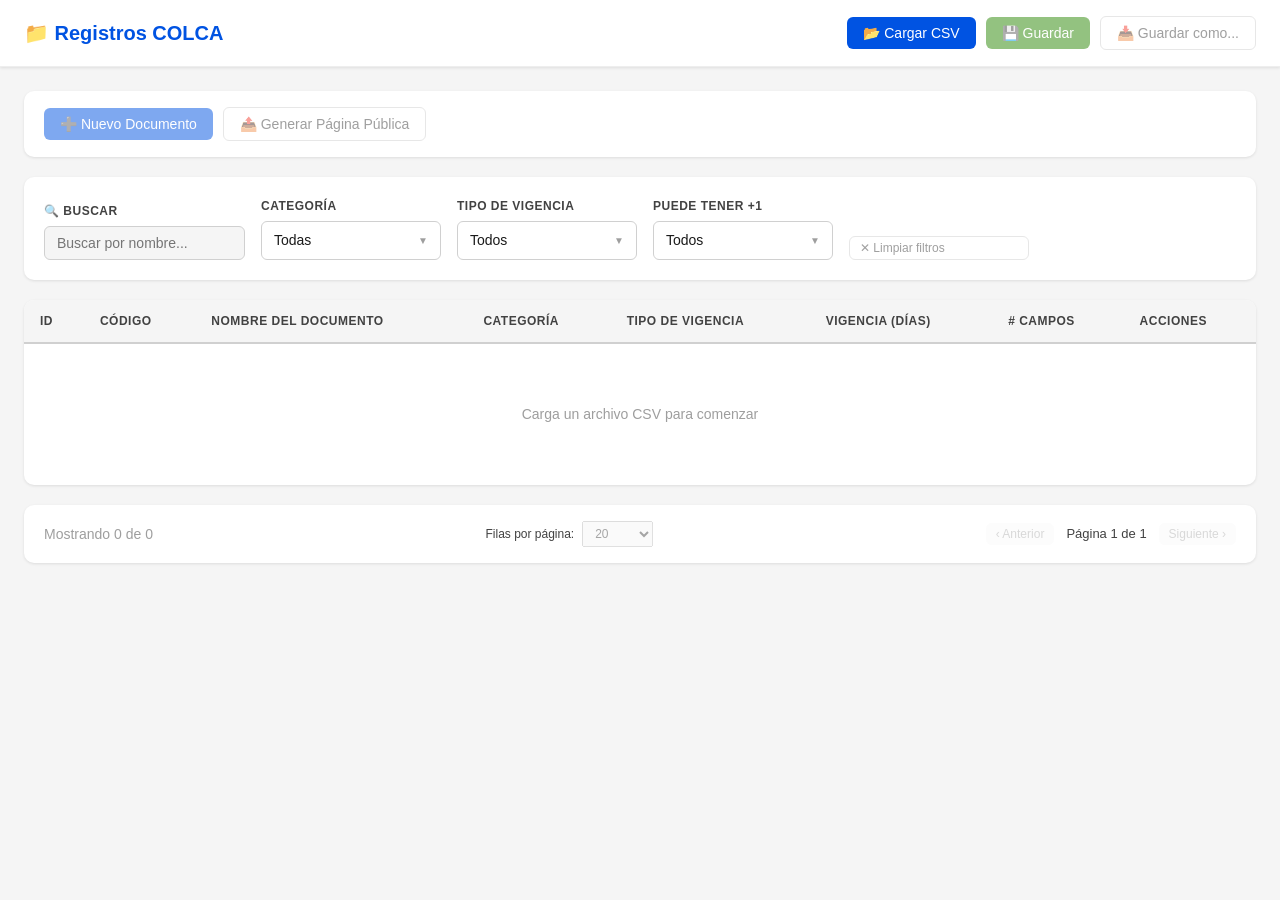
==== index.html @ 523cd87e "Initial commit - Registros COLCA" ====
<!DOCTYPE html>
<html lang="es">
<head>
  <meta charset="UTF-8">
  <meta name="viewport" content="width=device-width, initial-scale=1.0">
  <title>Registros COLCA - Editor de Documentos</title>
  <link rel="stylesheet" href="styles.css">
</head>
<body>
  <!-- Header -->
  <header class="header">
    <div class="header-content">
      <h1>📁 Registros COLCA</h1>
      <div class="header-actions">
        <button id="btn-load-csv" class="btn btn-primary">
          📂 Cargar CSV
        </button>
        <button id="btn-save-csv" class="btn btn-success" disabled>
          💾 Guardar
        </button>
        <button id="btn-save-as" class="btn btn-outline" disabled>
          📥 Guardar como...
        </button>
        <span id="unsaved-indicator" class="badge badge-warning" style="display: none;">
          Sin guardar
        </span>
      </div>
    </div>
  </header>

  <!-- Main Content -->
  <div class="container">
    <!-- Toolbar -->
    <div class="toolbar">
      <div class="toolbar-left">
        <button id="btn-new-doc" class="btn btn-primary" disabled>
          ➕ Nuevo Documento
        </button>
        <button id="btn-generate-page" class="btn btn-outline" disabled>
          📤 Generar Página Pública
        </button>
      </div>
      <div class="toolbar-right">
        <span id="stats-summary"></span>
      </div>
    </div>

    <!-- Filters -->
    <div class="filters-panel">
      <div class="filter-group">
        <label>🔍 Buscar</label>
        <input 
          type="text" 
          id="filter-search" 
          class="input-text" 
          placeholder="Buscar por nombre..."
          disabled>
      </div>

      <div class="filter-group">
        <label>Categoría</label>
        <div class="multi-select" id="ms-categoria">
          <div class="ms-trigger">
            <span class="ms-text">Todas</span>
            <span class="ms-arrow">▼</span>
          </div>
          <div class="ms-dropdown" style="display:none">
            <div class="ms-options" id="ms-categoria-opts"></div>
          </div>
        </div>
      </div>

      <div class="filter-group">
        <label>Tipo de Vigencia</label>
        <div class="multi-select" id="ms-vigencia">
          <div class="ms-trigger">
            <span class="ms-text">Todos</span>
            <span class="ms-arrow">▼</span>
          </div>
          <div class="ms-dropdown" style="display:none">
            <div class="ms-options" id="ms-vigencia-opts"></div>
          </div>
        </div>
      </div>

      <div class="filter-group">
        <label>Puede tener +1</label>
        <div class="multi-select" id="ms-multiple">
          <div class="ms-trigger">
            <span class="ms-text">Todos</span>
            <span class="ms-arrow">▼</span>
          </div>
          <div class="ms-dropdown" style="display:none">
            <div class="ms-options" id="ms-multiple-opts"></div>
          </div>
        </div>
      </div>

      <div class="filter-group">
        <button id="btn-clear-filters" class="btn btn-sm btn-outline" disabled>
          ✕ Limpiar filtros
        </button>
      </div>
    </div>

    <!-- Table Container -->
    <div class="table-container">
      <table class="data-table" id="main-table">
        <thead>
          <tr>
            <th>ID</th>
            <th>Código</th>
            <th>Nombre del Documento</th>
            <th>Categoría</th>
            <th>Tipo de Vigencia</th>
            <th>Vigencia (días)</th>
            <th># Campos</th>
            <th>Acciones</th>
          </tr>
        </thead>
        <tbody id="table-body">
          <tr>
            <td colspan="8" class="empty-state">
              Carga un archivo CSV para comenzar
            </td>
          </tr>
        </tbody>
      </table>
    </div>

    <!-- Pagination -->
    <div class="pagination-bar">
      <div class="pagination-info">
        <span id="pagination-info">Mostrando 0 de 0</span>
      </div>
      <div class="pagination-controls">
        <label>Filas por página:</label>
        <select id="rows-per-page" class="select-sm" disabled>
          <option value="10">10</option>
          <option value="20" selected>20</option>
          <option value="50">50</option>
          <option value="999999">Todas</option>
        </select>
      </div>
      <div class="pagination-buttons">
        <button id="btn-prev-page" class="btn btn-sm" disabled>‹ Anterior</button>
        <span id="page-indicator">Página 1 de 1</span>
        <button id="btn-next-page" class="btn btn-sm" disabled>Siguiente ›</button>
      </div>
    </div>
  </div>

  <!-- Sidebar -->
  <div class="sidebar" id="sidebar" style="display: none;">
    <div class="sidebar-header">
      <h2 id="sidebar-title">Detalle del Documento</h2>
      <button id="btn-close-sidebar" class="btn-icon">✕</button>
    </div>

    <div class="sidebar-tabs">
      <button class="tab-btn active" data-tab="general">Información General</button>
      <button class="tab-btn" data-tab="vigencia">Vigencia</button>
      <button class="tab-btn" data-tab="campos">Campos</button>
      <button class="tab-btn" data-tab="notas">Notas</button>
    </div>

    <div class="sidebar-body" id="sidebar-body">
      <!-- Content will be injected by sidebar.js -->
    </div>

    <div class="sidebar-footer">
      <button id="btn-save-doc" class="btn btn-success" onclick="saveDocumentChanges()">💾 Guardar Cambios</button>
      <button id="btn-delete-doc" class="btn btn-danger">🗑️ Eliminar</button>
      <button id="btn-duplicate-doc" class="btn btn-outline">📋 Duplicar</button>
    </div>
  </div>

  <!-- Overlay for sidebar -->
  <div class="sidebar-overlay" id="sidebar-overlay" style="display: none;"></div>

  <!-- Scripts -->
  <script src="app.js"></script>
  <script src="sidebar.js"></script>
</body>
</html>
---- styles.css ----
/* ============================================================================
   REGISTROS COLCA - Stylesheet
   Design System & Component Library
   ============================================================================ */

/* ============================================================================
   CSS VARIABLES
   ============================================================================ */

:root {
  /* Colors */
  --primary: #0053e2;
  --primary-hover: #003da3;
  --secondary: #ffc220;
  --success: #2a8703;
  --success-hover: #1f6602;
  --danger: #ea1100;
  --danger-hover: #b50d00;
  --warning: #ff9800;
  --info: #00bcd4;
  
  /* Grays */
  --gray-10: #f5f5f5;
  --gray-20: #eeeeee;
  --gray-50: #d0d0d0;
  --gray-100: #9e9e9e;
  --gray-140: #424242;
  --gray-160: #1a1a1a;
  
  /* UI */
  --border-radius: 6px;
  --border-radius-lg: 10px;
  --shadow-sm: 0 1px 3px rgba(0,0,0,.10);
  --shadow-md: 0 2px 8px rgba(0,0,0,.12);
  --shadow-lg: 0 4px 16px rgba(0,0,0,.15);
  
  /* Typography */
  --font-family: -apple-system, BlinkMacSystemFont, "Segoe UI", Roboto, "Helvetica Neue", Arial, sans-serif;
  --font-mono: "Consolas", "Monaco", "Courier New", monospace;
}

/* ============================================================================
   BASE STYLES
   ============================================================================ */

* {
  box-sizing: border-box;
  margin: 0;
  padding: 0;
}

body {
  font-family: var(--font-family);
  font-size: 14px;
  line-height: 1.5;
  color: var(--gray-160);
  background: var(--gray-10);
  overflow-x: hidden;
}

h1, h2, h3, h4, h5, h6 {
  font-weight: 600;
  line-height: 1.2;
}

h1 { font-size: 24px; }
h2 { font-size: 20px; }
h3 { font-size: 16px; }

/* ============================================================================
   HEADER
   ============================================================================ */

.header {
  background: white;
  border-bottom: 1px solid var(--gray-20);
  box-shadow: var(--shadow-sm);
  position: sticky;
  top: 0;
  z-index: 100;
}

.header-content {
  max-width: 1400px;
  margin: 0 auto;
  padding: 16px 24px;
  display: flex;
  align-items: center;
  justify-content: space-between;
}

.header h1 {
  margin: 0;
  color: var(--primary);
  font-size: 20px;
}

.header-actions {
  display: flex;
  align-items: center;
  gap: 10px;
}

/* ============================================================================
   CONTAINER
   ============================================================================ */

.container {
  max-width: 1400px;
  margin: 0 auto;
  padding: 24px;
}

/* ============================================================================
   BUTTONS
   ============================================================================ */

.btn {
  padding: 8px 16px;
  border: none;
  border-radius: var(--border-radius);
  font-size: 14px;
  font-weight: 500;
  font-family: inherit;
  cursor: pointer;
  transition: all 0.15s ease;
  display: inline-flex;
  align-items: center;
  gap: 6px;
  white-space: nowrap;
}

.btn:disabled {
  opacity: 0.5;
  cursor: not-allowed;
}

.btn-primary {
  background: var(--primary);
  color: white;
}

.btn-primary:hover:not(:disabled) {
  background: var(--primary-hover);
}

.btn-success {
  background: var(--success);
  color: white;
}

.btn-success:hover:not(:disabled) {
  background: var(--success-hover);
}

.btn-danger {
  background: var(--danger);
  color: white;
}

.btn-danger:hover:not(:disabled) {
  background: var(--danger-hover);
}

.btn-outline {
  background: white;
  color: var(--gray-140);
  border: 1px solid var(--gray-50);
}

.btn-outline:hover:not(:disabled) {
  background: var(--gray-10);
  border-color: var(--gray-100);
}

.btn-sm {
  padding: 4px 10px;
  font-size: 12px;
}

.btn-icon {
  padding: 6px;
  background: transparent;
  border: none;
  font-size: 18px;
  color: var(--gray-100);
  cursor: pointer;
  transition: color 0.15s;
}

.btn-icon:hover {
  color: var(--gray-160);
}

/* ============================================================================
   TOOLBAR
   ============================================================================ */

.toolbar {
  background: white;
  border-radius: var(--border-radius-lg);
  padding: 16px 20px;
  margin-bottom: 20px;
  display: flex;
  align-items: center;
  justify-content: space-between;
  box-shadow: var(--shadow-sm);
}

.toolbar-left, .toolbar-right {
  display: flex;
  align-items: center;
  gap: 10px;
}

/* ============================================================================
   FILTERS PANEL
   ============================================================================ */

.filters-panel {
  background: white;
  border-radius: var(--border-radius-lg);
  padding: 20px;
  margin-bottom: 20px;
  box-shadow: var(--shadow-sm);
  display: flex;
  flex-wrap: wrap;
  gap: 16px;
  align-items: flex-end;
}

.filter-group {
  display: flex;
  flex-direction: column;
  gap: 6px;
  min-width: 180px;
}

.filter-group label {
  font-size: 12px;
  font-weight: 600;
  color: var(--gray-140);
  text-transform: uppercase;
  letter-spacing: 0.5px;
}

/* ============================================================================
   INPUTS
   ============================================================================ */

.input-text {
  padding: 8px 12px;
  border: 1px solid var(--gray-50);
  border-radius: var(--border-radius);
  font-size: 14px;
  font-family: inherit;
  transition: border-color 0.15s;
  width: 100%;
}

.input-text:focus {
  outline: none;
  border-color: var(--primary);
}

.input-text:disabled {
  background: var(--gray-10);
  cursor: not-allowed;
}

.input-text-inline {
  padding: 4px 8px;
  border: 1px solid var(--gray-50);
  border-radius: var(--border-radius);
  font-size: 13px;
  font-family: inherit;
  width: 100%;
}

.input-text-inline:focus {
  outline: none;
  border-color: var(--primary);
}

.input-textarea {
  padding: 10px 12px;
  border: 1px solid var(--gray-50);
  border-radius: var(--border-radius);
  font-size: 14px;
  font-family: inherit;
  resize: vertical;
  width: 100%;
}

.input-textarea:focus {
  outline: none;
  border-color: var(--primary);
}

.input-select {
  padding: 8px 12px;
  border: 1px solid var(--gray-50);
  border-radius: var(--border-radius);
  font-size: 14px;
  font-family: inherit;
  background: white;
  cursor: pointer;
  width: 100%;
}

.input-select:focus {
  outline: none;
  border-color: var(--primary);
}

.select-sm {
  padding: 4px 8px;
  font-size: 12px;
}

.input-group {
  display: flex;
  gap: 8px;
}

/* ============================================================================
   MULTI-SELECT DROPDOWN
   ============================================================================ */

.multi-select {
  position: relative;
  min-width: 180px;
}

.ms-trigger {
  padding: 8px 12px;
  border: 1px solid var(--gray-50);
  border-radius: var(--border-radius);
  background: white;
  cursor: pointer;
  display: flex;
  align-items: center;
  justify-content: space-between;
  gap: 8px;
  transition: border-color 0.15s;
}

.ms-trigger:hover {
  border-color: var(--gray-100);
}

.ms-text {
  flex: 1;
  overflow: hidden;
  text-overflow: ellipsis;
  white-space: nowrap;
  font-size: 14px;
}

.ms-arrow {
  color: var(--gray-100);
  font-size: 10px;
}

.ms-dropdown {
  position: absolute;
  top: 100%;
  left: 0;
  right: 0;
  margin-top: 4px;
  background: white;
  border: 1px solid var(--gray-50);
  border-radius: var(--border-radius);
  box-shadow: var(--shadow-md);
  z-index: 1000;
  max-height: 250px;
  overflow-y: auto;
}

.ms-options {
  padding: 6px;
}

.ms-option {
  display: flex;
  align-items: center;
  gap: 8px;
  padding: 8px 10px;
  border-radius: var(--border-radius);
  cursor: pointer;
  transition: background 0.15s;
}

.ms-option:hover {
  background: var(--gray-10);
}

.ms-option input[type="checkbox"] {
  cursor: pointer;
}

/* ============================================================================
   TABLE
   ============================================================================ */

.table-container {
  background: white;
  border-radius: var(--border-radius-lg);
  box-shadow: var(--shadow-sm);
  overflow: hidden;
  margin-bottom: 20px;
}

.data-table {
  width: 100%;
  border-collapse: collapse;
}

.data-table thead {
  background: var(--gray-10);
  border-bottom: 2px solid var(--gray-50);
}

.data-table th {
  padding: 12px 16px;
  text-align: left;
  font-size: 12px;
  font-weight: 600;
  color: var(--gray-140);
  text-transform: uppercase;
  letter-spacing: 0.5px;
}

.data-table td {
  padding: 14px 16px;
  border-bottom: 1px solid var(--gray-20);
  font-size: 14px;
}

.data-table tbody tr:last-child td {
  border-bottom: none;
}

.table-row-clickable {
  cursor: pointer;
  transition: background 0.15s;
}

.table-row-clickable:hover {
  background: var(--gray-10);
}

.empty-state {
  text-align: center;
  padding: 60px 20px !important;
  color: var(--gray-100);
  font-size: 14px;
}

.empty-state-small {
  text-align: center;
  padding: 20px !important;
  color: var(--gray-100);
  font-size: 13px;
}

/* ============================================================================
   BADGES
   ============================================================================ */

.badge {
  display: inline-block;
  padding: 4px 10px;
  border-radius: 12px;
  font-size: 11px;
  font-weight: 600;
  letter-spacing: 0.3px;
  white-space: nowrap;
}

.badge-category {
  background: #e3eeff;
  color: #0040b0;
}

.badge-vigencia-fecha_expiracion {
  background: #fff3e0;
  color: #e65100;
}

.badge-vigencia-sin_vigencia {
  background: #e8f5e9;
  color: #1b5e20;
}

.badge-vigencia-periodo_desde_emision {
  background: #e1f5fe;
  color: #01579b;
}

.badge-neutral {
  background: var(--gray-20);
  color: var(--gray-140);
}

.badge-warning {
  background: var(--warning);
  color: white;
  animation: pulse 2s infinite;
}

@keyframes pulse {
  0%, 100% { opacity: 1; }
  50% { opacity: 0.7; }
}

.code-badge {
  font-family: var(--font-mono);
  font-size: 12px;
  background: var(--gray-10);
  padding: 2px 6px;
  border-radius: 3px;
  color: var(--gray-140);
}

/* ============================================================================
   PAGINATION
   ============================================================================ */

.pagination-bar {
  background: white;
  border-radius: var(--border-radius-lg);
  padding: 16px 20px;
  box-shadow: var(--shadow-sm);
  display: flex;
  align-items: center;
  justify-content: space-between;
  flex-wrap: wrap;
  gap: 16px;
}

.pagination-info {
  font-size: 14px;
  color: var(--gray-100);
}

.pagination-controls {
  display: flex;
  align-items: center;
  gap: 8px;
}

.pagination-controls label {
  font-size: 12px;
  color: var(--gray-140);
}

.pagination-buttons {
  display: flex;
  align-items: center;
  gap: 12px;
}

#page-indicator {
  font-size: 13px;
  color: var(--gray-140);
  font-weight: 500;
}

/* ============================================================================
   SIDEBAR
   ============================================================================ */

.sidebar {
  position: fixed;
  top: 0;
  right: 0;
  width: 500px;
  height: 100vh;
  background: white;
  box-shadow: var(--shadow-lg);
  z-index: 1001;
  display: none;
  flex-direction: column;
  animation: slideIn 0.25s ease-out;
}

@keyframes slideIn {
  from {
    transform: translateX(100%);
  }
  to {
    transform: translateX(0);
  }
}

.sidebar-overlay {
  position: fixed;
  top: 0;
  left: 0;
  width: 100%;
  height: 100%;
  background: rgba(0, 0, 0, 0.4);
  z-index: 1000;
  display: none;
  animation: fadeIn 0.25s ease-out;
}

@keyframes fadeIn {
  from { opacity: 0; }
  to { opacity: 1; }
}

.sidebar-header {
  padding: 20px 24px;
  border-bottom: 1px solid var(--gray-20);
  display: flex;
  align-items: center;
  justify-content: space-between;
}

.sidebar-header h2 {
  font-size: 18px;
  font-weight: 600;
  color: var(--gray-160);
  margin: 0;
  flex: 1;
  overflow: hidden;
  text-overflow: ellipsis;
  white-space: nowrap;
}

.sidebar-tabs {
  display: flex;
  border-bottom: 1px solid var(--gray-20);
  background: var(--gray-10);
}

.tab-btn {
  flex: 1;
  padding: 12px 16px;
  border: none;
  background: transparent;
  font-size: 13px;
  font-weight: 500;
  color: var(--gray-100);
  cursor: pointer;
  transition: all 0.15s;
  border-bottom: 2px solid transparent;
}

.tab-btn:hover {
  color: var(--gray-160);
  background: white;
}

.tab-btn.active {
  color: var(--primary);
  background: white;
  border-bottom-color: var(--primary);
}

.sidebar-body {
  flex: 1;
  overflow-y: auto;
  padding: 24px;
}

.sidebar-footer {
  padding: 16px 24px;
  border-top: 1px solid var(--gray-20);
  display: flex;
  gap: 10px;
}

/* ============================================================================
   FORM COMPONENTS
   ============================================================================ */

.form-section {
  display: flex;
  flex-direction: column;
  gap: 20px;
}

.form-group {
  display: flex;
  flex-direction: column;
  gap: 6px;
}

.form-label {
  font-size: 13px;
  font-weight: 600;
  color: var(--gray-140);
}

.form-hint {
  font-size: 12px;
  color: var(--gray-100);
  font-style: italic;
}

/* ============================================================================
   INFO BOX
   ============================================================================ */

.info-box {
  padding: 16px;
  border-radius: var(--border-radius);
  border-left: 4px solid;
  background: var(--gray-10);
  margin-top: 10px;
}

.info-box-blue {
  border-left-color: var(--info);
  background: #e1f5fe;
}

.info-box-gray {
  border-left-color: var(--gray-100);
  background: var(--gray-10);
}

.info-box-title {
  font-size: 13px;
  font-weight: 600;
  margin-bottom: 8px;
  color: var(--gray-160);
}

.info-box p {
  font-size: 13px;
  color: var(--gray-140);
  margin: 6px 0;
}

.info-list {
  margin: 8px 0;
  padding-left: 20px;
}

.info-list li {
  font-size: 13px;
  color: var(--gray-140);
  margin: 4px 0;
}

/* ============================================================================
   MINI TABLE (for nested data)
   ============================================================================ */

.mini-table {
  width: 100%;
  border-collapse: collapse;
  border: 1px solid var(--gray-50);
  border-radius: var(--border-radius);
  overflow: hidden;
}

.mini-table thead {
  background: var(--gray-10);
}

.mini-table th {
  padding: 10px 12px;
  text-align: left;
  font-size: 12px;
  font-weight: 600;
  color: var(--gray-140);
  border-bottom: 1px solid var(--gray-50);
}

.mini-table td {
  padding: 10px 12px;
  font-size: 13px;
  border-bottom: 1px solid var(--gray-20);
}

.mini-table tbody tr:last-child td {
  border-bottom: none;
}

/* ============================================================================
   RESPONSIVE
   ============================================================================ */

@media (max-width: 768px) {
  .sidebar {
    width: 100%;
  }
  
  .filters-panel {
    flex-direction: column;
  }
  
  .filter-group {
    width: 100%;
  }
  
  .toolbar {
    flex-direction: column;
    align-items: stretch;
  }
  
  .toolbar-left, .toolbar-right {
    flex-direction: column;
  }
  
  .pagination-bar {
    flex-direction: column;
    align-items: stretch;
  }
}

/* ============================================================================
   UTILITIES
   ============================================================================ */

.text-center { text-align: center; }
.text-right { text-align: right; }
.mt-10 { margin-top: 10px; }
.mt-20 { margin-top: 20px; }
.mb-10 { margin-bottom: 10px; }
.mb-20 { margin-bottom: 20px; }
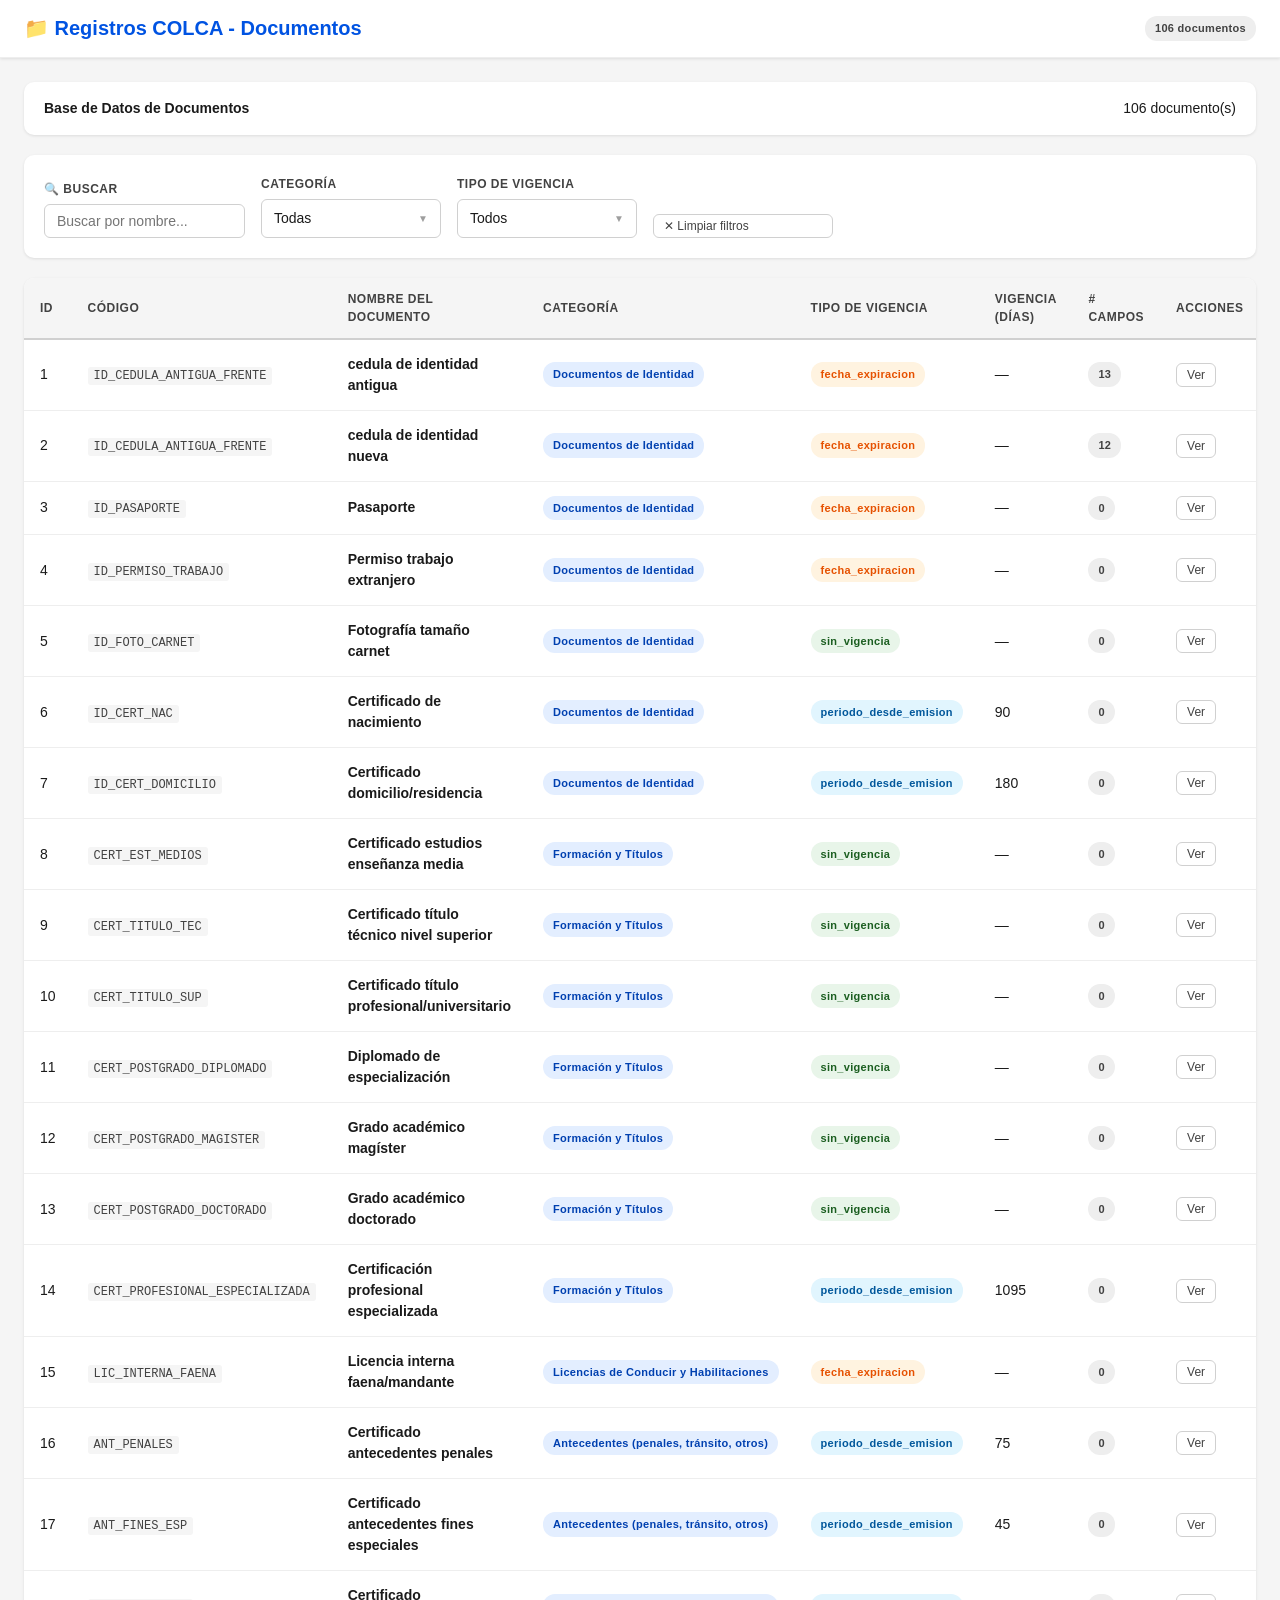
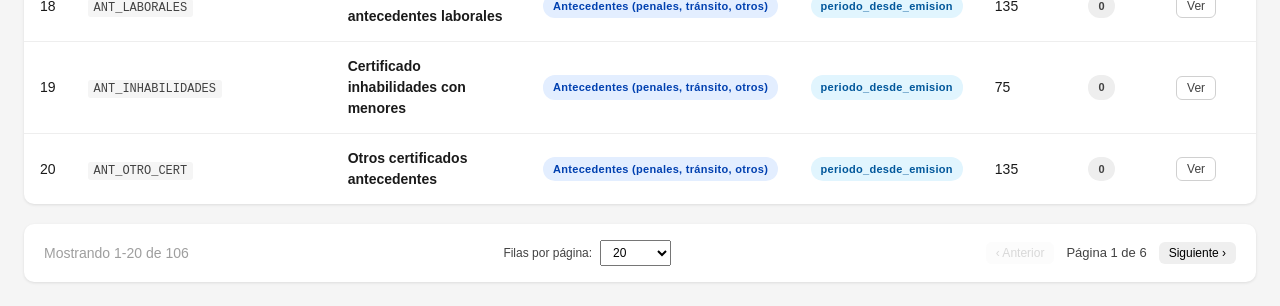
==== commit 86e43aaf: "Set public page as index.html, move editor to editor.html" ====
--- a/index.html
+++ b/index.html
@@ -3,27 +3,875 @@
 <head>
   <meta charset="UTF-8">
   <meta name="viewport" content="width=device-width, initial-scale=1.0">
-  <title>Registros COLCA - Editor de Documentos</title>
-  <link rel="stylesheet" href="styles.css">
+  <title>Registros COLCA - Documentos</title>
+  <style>
+/* ============================================================================
+   REGISTROS COLCA - Stylesheet
+   Design System & Component Library
+   ============================================================================ */
+
+/* ============================================================================
+   CSS VARIABLES
+   ============================================================================ */
+
+:root {
+  /* Colors */
+  --primary: #0053e2;
+  --primary-hover: #003da3;
+  --secondary: #ffc220;
+  --success: #2a8703;
+  --success-hover: #1f6602;
+  --danger: #ea1100;
+  --danger-hover: #b50d00;
+  --warning: #ff9800;
+  --info: #00bcd4;
+  
+  /* Grays */
+  --gray-10: #f5f5f5;
+  --gray-20: #eeeeee;
+  --gray-50: #d0d0d0;
+  --gray-100: #9e9e9e;
+  --gray-140: #424242;
+  --gray-160: #1a1a1a;
+  
+  /* UI */
+  --border-radius: 6px;
+  --border-radius-lg: 10px;
+  --shadow-sm: 0 1px 3px rgba(0,0,0,.10);
+  --shadow-md: 0 2px 8px rgba(0,0,0,.12);
+  --shadow-lg: 0 4px 16px rgba(0,0,0,.15);
+  
+  /* Typography */
+  --font-family: -apple-system, BlinkMacSystemFont, "Segoe UI", Roboto, "Helvetica Neue", Arial, sans-serif;
+  --font-mono: "Consolas", "Monaco", "Courier New", monospace;
+}
+
+/* ============================================================================
+   BASE STYLES
+   ============================================================================ */
+
+* {
+  box-sizing: border-box;
+  margin: 0;
+  padding: 0;
+}
+
+body {
+  font-family: var(--font-family);
+  font-size: 14px;
+  line-height: 1.5;
+  color: var(--gray-160);
+  background: var(--gray-10);
+  overflow-x: hidden;
+}
+
+h1, h2, h3, h4, h5, h6 {
+  font-weight: 600;
+  line-height: 1.2;
+}
+
+h1 { font-size: 24px; }
+h2 { font-size: 20px; }
+h3 { font-size: 16px; }
+
+/* ============================================================================
+   HEADER
+   ============================================================================ */
+
+.header {
+  background: white;
+  border-bottom: 1px solid var(--gray-20);
+  box-shadow: var(--shadow-sm);
+  position: sticky;
+  top: 0;
+  z-index: 100;
+}
+
+.header-content {
+  max-width: 1400px;
+  margin: 0 auto;
+  padding: 16px 24px;
+  display: flex;
+  align-items: center;
+  justify-content: space-between;
+}
+
+.header h1 {
+  margin: 0;
+  color: var(--primary);
+  font-size: 20px;
+}
+
+.header-actions {
+  display: flex;
+  align-items: center;
+  gap: 10px;
+}
+
+/* ============================================================================
+   CONTAINER
+   ============================================================================ */
+
+.container {
+  max-width: 1400px;
+  margin: 0 auto;
+  padding: 24px;
+}
+
+/* ============================================================================
+   BUTTONS
+   ============================================================================ */
+
+.btn {
+  padding: 8px 16px;
+  border: none;
+  border-radius: var(--border-radius);
+  font-size: 14px;
+  font-weight: 500;
+  font-family: inherit;
+  cursor: pointer;
+  transition: all 0.15s ease;
+  display: inline-flex;
+  align-items: center;
+  gap: 6px;
+  white-space: nowrap;
+}
+
+.btn:disabled {
+  opacity: 0.5;
+  cursor: not-allowed;
+}
+
+.btn-primary {
+  background: var(--primary);
+  color: white;
+}
+
+.btn-primary:hover:not(:disabled) {
+  background: var(--primary-hover);
+}
+
+.btn-success {
+  background: var(--success);
+  color: white;
+}
+
+.btn-success:hover:not(:disabled) {
+  background: var(--success-hover);
+}
+
+.btn-danger {
+  background: var(--danger);
+  color: white;
+}
+
+.btn-danger:hover:not(:disabled) {
+  background: var(--danger-hover);
+}
+
+.btn-outline {
+  background: white;
+  color: var(--gray-140);
+  border: 1px solid var(--gray-50);
+}
+
+.btn-outline:hover:not(:disabled) {
+  background: var(--gray-10);
+  border-color: var(--gray-100);
+}
+
+.btn-sm {
+  padding: 4px 10px;
+  font-size: 12px;
+}
+
+.btn-icon {
+  padding: 6px;
+  background: transparent;
+  border: none;
+  font-size: 18px;
+  color: var(--gray-100);
+  cursor: pointer;
+  transition: color 0.15s;
+}
+
+.btn-icon:hover {
+  color: var(--gray-160);
+}
+
+/* ============================================================================
+   TOOLBAR
+   ============================================================================ */
+
+.toolbar {
+  background: white;
+  border-radius: var(--border-radius-lg);
+  padding: 16px 20px;
+  margin-bottom: 20px;
+  display: flex;
+  align-items: center;
+  justify-content: space-between;
+  box-shadow: var(--shadow-sm);
+}
+
+.toolbar-left, .toolbar-right {
+  display: flex;
+  align-items: center;
+  gap: 10px;
+}
+
+/* ============================================================================
+   FILTERS PANEL
+   ============================================================================ */
+
+.filters-panel {
+  background: white;
+  border-radius: var(--border-radius-lg);
+  padding: 20px;
+  margin-bottom: 20px;
+  box-shadow: var(--shadow-sm);
+  display: flex;
+  flex-wrap: wrap;
+  gap: 16px;
+  align-items: flex-end;
+}
+
+.filter-group {
+  display: flex;
+  flex-direction: column;
+  gap: 6px;
+  min-width: 180px;
+}
+
+.filter-group label {
+  font-size: 12px;
+  font-weight: 600;
+  color: var(--gray-140);
+  text-transform: uppercase;
+  letter-spacing: 0.5px;
+}
+
+/* ============================================================================
+   INPUTS
+   ============================================================================ */
+
+.input-text {
+  padding: 8px 12px;
+  border: 1px solid var(--gray-50);
+  border-radius: var(--border-radius);
+  font-size: 14px;
+  font-family: inherit;
+  transition: border-color 0.15s;
+  width: 100%;
+}
+
+.input-text:focus {
+  outline: none;
+  border-color: var(--primary);
+}
+
+.input-text:disabled {
+  background: var(--gray-10);
+  cursor: not-allowed;
+}
+
+.input-text-inline {
+  padding: 4px 8px;
+  border: 1px solid var(--gray-50);
+  border-radius: var(--border-radius);
+  font-size: 13px;
+  font-family: inherit;
+  width: 100%;
+}
+
+.input-text-inline:focus {
+  outline: none;
+  border-color: var(--primary);
+}
+
+.input-textarea {
+  padding: 10px 12px;
+  border: 1px solid var(--gray-50);
+  border-radius: var(--border-radius);
+  font-size: 14px;
+  font-family: inherit;
+  resize: vertical;
+  width: 100%;
+}
+
+.input-textarea:focus {
+  outline: none;
+  border-color: var(--primary);
+}
+
+.input-select {
+  padding: 8px 12px;
+  border: 1px solid var(--gray-50);
+  border-radius: var(--border-radius);
+  font-size: 14px;
+  font-family: inherit;
+  background: white;
+  cursor: pointer;
+  width: 100%;
+}
+
+.input-select:focus {
+  outline: none;
+  border-color: var(--primary);
+}
+
+.select-sm {
+  padding: 4px 8px;
+  font-size: 12px;
+}
+
+.input-group {
+  display: flex;
+  gap: 8px;
+}
+
+/* ============================================================================
+   MULTI-SELECT DROPDOWN
+   ============================================================================ */
+
+.multi-select {
+  position: relative;
+  min-width: 180px;
+}
+
+.ms-trigger {
+  padding: 8px 12px;
+  border: 1px solid var(--gray-50);
+  border-radius: var(--border-radius);
+  background: white;
+  cursor: pointer;
+  display: flex;
+  align-items: center;
+  justify-content: space-between;
+  gap: 8px;
+  transition: border-color 0.15s;
+}
+
+.ms-trigger:hover {
+  border-color: var(--gray-100);
+}
+
+.ms-text {
+  flex: 1;
+  overflow: hidden;
+  text-overflow: ellipsis;
+  white-space: nowrap;
+  font-size: 14px;
+}
+
+.ms-arrow {
+  color: var(--gray-100);
+  font-size: 10px;
+}
+
+.ms-dropdown {
+  position: absolute;
+  top: 100%;
+  left: 0;
+  right: 0;
+  margin-top: 4px;
+  background: white;
+  border: 1px solid var(--gray-50);
+  border-radius: var(--border-radius);
+  box-shadow: var(--shadow-md);
+  z-index: 1000;
+  max-height: 250px;
+  overflow-y: auto;
+}
+
+.ms-options {
+  padding: 6px;
+}
+
+.ms-option {
+  display: flex;
+  align-items: center;
+  gap: 8px;
+  padding: 8px 10px;
+  border-radius: var(--border-radius);
+  cursor: pointer;
+  transition: background 0.15s;
+}
+
+.ms-option:hover {
+  background: var(--gray-10);
+}
+
+.ms-option input[type="checkbox"] {
+  cursor: pointer;
+}
+
+/* ============================================================================
+   TABLE
+   ============================================================================ */
+
+.table-container {
+  background: white;
+  border-radius: var(--border-radius-lg);
+  box-shadow: var(--shadow-sm);
+  overflow: hidden;
+  margin-bottom: 20px;
+}
+
+.data-table {
+  width: 100%;
+  border-collapse: collapse;
+}
+
+.data-table thead {
+  background: var(--gray-10);
+  border-bottom: 2px solid var(--gray-50);
+}
+
+.data-table th {
+  padding: 12px 16px;
+  text-align: left;
+  font-size: 12px;
+  font-weight: 600;
+  color: var(--gray-140);
+  text-transform: uppercase;
+  letter-spacing: 0.5px;
+}
+
+.data-table th.sortable {
+  cursor: pointer;
+  user-select: none;
+  position: relative;
+  padding-right: 30px;
+}
+
+.data-table th.sortable:hover {
+  background: var(--gray-20);
+}
+
+.data-table th.sortable::after {
+  content: '⇅';
+  position: absolute;
+  right: 10px;
+  opacity: 0.3;
+  font-size: 12px;
+}
+
+.data-table th.sort-asc::after {
+  content: '↑';
+  opacity: 1;
+  color: var(--primary-blue);
+}
+
+.data-table th.sort-desc::after {
+  content: '↓';
+  opacity: 1;
+  color: var(--primary-blue);
+}
+
+.data-table td {
+  padding: 14px 16px;
+  border-bottom: 1px solid var(--gray-20);
+  font-size: 14px;
+}
+
+.data-table tbody tr:last-child td {
+  border-bottom: none;
+}
+
+.table-row-clickable {
+  cursor: pointer;
+  transition: background 0.15s;
+}
+
+.table-row-clickable:hover {
+  background: var(--gray-10);
+}
+
+.empty-state {
+  text-align: center;
+  padding: 60px 20px !important;
+  color: var(--gray-100);
+  font-size: 14px;
+}
+
+.empty-state-small {
+  text-align: center;
+  padding: 20px !important;
+  color: var(--gray-100);
+  font-size: 13px;
+}
+
+/* ============================================================================
+   BADGES
+   ============================================================================ */
+
+.badge {
+  display: inline-block;
+  padding: 4px 10px;
+  border-radius: 12px;
+  font-size: 11px;
+  font-weight: 600;
+  letter-spacing: 0.3px;
+  white-space: nowrap;
+}
+
+.badge-category {
+  background: #e3eeff;
+  color: #0040b0;
+}
+
+.badge-vigencia-fecha_expiracion {
+  background: #fff3e0;
+  color: #e65100;
+}
+
+.badge-vigencia-sin_vigencia {
+  background: #e8f5e9;
+  color: #1b5e20;
+}
+
+.badge-vigencia-periodo_desde_emision {
+  background: #e1f5fe;
+  color: #01579b;
+}
+
+.badge-neutral {
+  background: var(--gray-20);
+  color: var(--gray-140);
+}
+
+.badge-warning {
+  background: var(--warning);
+  color: white;
+  animation: pulse 2s infinite;
+}
+
+@keyframes pulse {
+  0%, 100% { opacity: 1; }
+  50% { opacity: 0.7; }
+}
+
+.code-badge {
+  font-family: var(--font-mono);
+  font-size: 12px;
+  background: var(--gray-10);
+  padding: 2px 6px;
+  border-radius: 3px;
+  color: var(--gray-140);
+}
+
+/* ============================================================================
+   PAGINATION
+   ============================================================================ */
+
+.pagination-bar {
+  background: white;
+  border-radius: var(--border-radius-lg);
+  padding: 16px 20px;
+  box-shadow: var(--shadow-sm);
+  display: flex;
+  align-items: center;
+  justify-content: space-between;
+  flex-wrap: wrap;
+  gap: 16px;
+}
+
+.pagination-info {
+  font-size: 14px;
+  color: var(--gray-100);
+}
+
+.pagination-controls {
+  display: flex;
+  align-items: center;
+  gap: 8px;
+}
+
+.pagination-controls label {
+  font-size: 12px;
+  color: var(--gray-140);
+}
+
+.pagination-buttons {
+  display: flex;
+  align-items: center;
+  gap: 12px;
+}
+
+#page-indicator {
+  font-size: 13px;
+  color: var(--gray-140);
+  font-weight: 500;
+}
+
+/* ============================================================================
+   SIDEBAR
+   ============================================================================ */
+
+.sidebar {
+  position: fixed;
+  top: 0;
+  right: 0;
+  width: 500px;
+  height: 100vh;
+  background: white;
+  box-shadow: var(--shadow-lg);
+  z-index: 1001;
+  display: none;
+  flex-direction: column;
+  animation: slideIn 0.25s ease-out;
+}
+
+@keyframes slideIn {
+  from {
+    transform: translateX(100%);
+  }
+  to {
+    transform: translateX(0);
+  }
+}
+
+.sidebar-overlay {
+  position: fixed;
+  top: 0;
+  left: 0;
+  width: 100%;
+  height: 100%;
+  background: rgba(0, 0, 0, 0.4);
+  z-index: 1000;
+  display: none;
+  animation: fadeIn 0.25s ease-out;
+}
+
+@keyframes fadeIn {
+  from { opacity: 0; }
+  to { opacity: 1; }
+}
+
+.sidebar-header {
+  padding: 20px 24px;
+  border-bottom: 1px solid var(--gray-20);
+  display: flex;
+  align-items: center;
+  justify-content: space-between;
+}
+
+.sidebar-header h2 {
+  font-size: 18px;
+  font-weight: 600;
+  color: var(--gray-160);
+  margin: 0;
+  flex: 1;
+  overflow: hidden;
+  text-overflow: ellipsis;
+  white-space: nowrap;
+}
+
+.sidebar-tabs {
+  display: flex;
+  border-bottom: 1px solid var(--gray-20);
+  background: var(--gray-10);
+}
+
+.tab-btn {
+  flex: 1;
+  padding: 12px 16px;
+  border: none;
+  background: transparent;
+  font-size: 13px;
+  font-weight: 500;
+  color: var(--gray-100);
+  cursor: pointer;
+  transition: all 0.15s;
+  border-bottom: 2px solid transparent;
+}
+
+.tab-btn:hover {
+  color: var(--gray-160);
+  background: white;
+}
+
+.tab-btn.active {
+  color: var(--primary);
+  background: white;
+  border-bottom-color: var(--primary);
+}
+
+.sidebar-body {
+  flex: 1;
+  overflow-y: auto;
+  padding: 24px;
+}
+
+.sidebar-footer {
+  padding: 16px 24px;
+  border-top: 1px solid var(--gray-20);
+  display: flex;
+  gap: 10px;
+}
+
+/* ============================================================================
+   FORM COMPONENTS
+   ============================================================================ */
+
+.form-section {
+  display: flex;
+  flex-direction: column;
+  gap: 20px;
+}
+
+.form-group {
+  display: flex;
+  flex-direction: column;
+  gap: 6px;
+}
+
+.form-label {
+  font-size: 13px;
+  font-weight: 600;
+  color: var(--gray-140);
+}
+
+.form-hint {
+  font-size: 12px;
+  color: var(--gray-100);
+  font-style: italic;
+}
+
+/* ============================================================================
+   INFO BOX
+   ============================================================================ */
+
+.info-box {
+  padding: 16px;
+  border-radius: var(--border-radius);
+  border-left: 4px solid;
+  background: var(--gray-10);
+  margin-top: 10px;
+}
+
+.info-box-blue {
+  border-left-color: var(--info);
+  background: #e1f5fe;
+}
+
+.info-box-gray {
+  border-left-color: var(--gray-100);
+  background: var(--gray-10);
+}
+
+.info-box-title {
+  font-size: 13px;
+  font-weight: 600;
+  margin-bottom: 8px;
+  color: var(--gray-160);
+}
+
+.info-box p {
+  font-size: 13px;
+  color: var(--gray-140);
+  margin: 6px 0;
+}
+
+.info-list {
+  margin: 8px 0;
+  padding-left: 20px;
+}
+
+.info-list li {
+  font-size: 13px;
+  color: var(--gray-140);
+  margin: 4px 0;
+}
+
+/* ============================================================================
+   MINI TABLE (for nested data)
+   ============================================================================ */
+
+.mini-table {
+  width: 100%;
+  border-collapse: collapse;
+  border: 1px solid var(--gray-50);
+  border-radius: var(--border-radius);
+  overflow: hidden;
+}
+
+.mini-table thead {
+  background: var(--gray-10);
+}
+
+.mini-table th {
+  padding: 10px 12px;
+  text-align: left;
+  font-size: 12px;
+  font-weight: 600;
+  color: var(--gray-140);
+  border-bottom: 1px solid var(--gray-50);
+}
+
+.mini-table td {
+  padding: 10px 12px;
+  font-size: 13px;
+  border-bottom: 1px solid var(--gray-20);
+}
+
+.mini-table tbody tr:last-child td {
+  border-bottom: none;
+}
+
+/* ============================================================================
+   RESPONSIVE
+   ============================================================================ */
+
+@media (max-width: 768px) {
+  .sidebar {
+    width: 100%;
+  }
+  
+  .filters-panel {
+    flex-direction: column;
+  }
+  
+  .filter-group {
+    width: 100%;
+  }
+  
+  .toolbar {
+    flex-direction: column;
+    align-items: stretch;
+  }
+  
+  .toolbar-left, .toolbar-right {
+    flex-direction: column;
+  }
+  
+  .pagination-bar {
+    flex-direction: column;
+    align-items: stretch;
+  }
+}
+
+/* ============================================================================
+   UTILITIES
+   ============================================================================ */
+
+.text-center { text-align: center; }
+.text-right { text-align: right; }
+.mt-10 { margin-top: 10px; }
+.mt-20 { margin-top: 20px; }
+.mb-10 { margin-bottom: 10px; }
+.mb-20 { margin-bottom: 20px; }
+
+  </style>
 </head>
 <body>
   <!-- Header -->
   <header class="header">
     <div class="header-content">
-      <h1>📁 Registros COLCA</h1>
+      <h1>📁 Registros COLCA - Documentos</h1>
       <div class="header-actions">
-        <button id="btn-load-csv" class="btn btn-primary">
-          📂 Cargar CSV
-        </button>
-        <button id="btn-save-csv" class="btn btn-success" disabled>
-          💾 Guardar
-        </button>
-        <button id="btn-save-as" class="btn btn-outline" disabled>
-          📥 Guardar como...
-        </button>
-        <span id="unsaved-indicator" class="badge badge-warning" style="display: none;">
-          Sin guardar
-        </span>
+        <span class="badge badge-neutral" id="total-docs"></span>
       </div>
     </div>
   </header>
@@ -33,12 +881,7 @@
     <!-- Toolbar -->
     <div class="toolbar">
       <div class="toolbar-left">
-        <button id="btn-new-doc" class="btn btn-primary" disabled>
-          ➕ Nuevo Documento
-        </button>
-        <button id="btn-generate-page" class="btn btn-outline" disabled>
-          📤 Generar Página Pública
-        </button>
+        <strong>Base de Datos de Documentos</strong>
       </div>
       <div class="toolbar-right">
         <span id="stats-summary"></span>
@@ -49,12 +892,7 @@
     <div class="filters-panel">
       <div class="filter-group">
         <label>🔍 Buscar</label>
-        <input 
-          type="text" 
-          id="filter-search" 
-          class="input-text" 
-          placeholder="Buscar por nombre..."
-          disabled>
+        <input type="text" id="filter-search" class="input-text" placeholder="Buscar por nombre...">
       </div>
 
       <div class="filter-group">
@@ -84,22 +922,7 @@
       </div>
 
       <div class="filter-group">
-        <label>Puede tener +1</label>
-        <div class="multi-select" id="ms-multiple">
-          <div class="ms-trigger">
-            <span class="ms-text">Todos</span>
-            <span class="ms-arrow">▼</span>
-          </div>
-          <div class="ms-dropdown" style="display:none">
-            <div class="ms-options" id="ms-multiple-opts"></div>
-          </div>
-        </div>
-      </div>
-
-      <div class="filter-group">
-        <button id="btn-clear-filters" class="btn btn-sm btn-outline" disabled>
-          ✕ Limpiar filtros
-        </button>
+        <button id="btn-clear-filters" class="btn btn-sm btn-outline">✕ Limpiar filtros</button>
       </div>
     </div>
 
@@ -118,13 +941,7 @@
             <th>Acciones</th>
           </tr>
         </thead>
-        <tbody id="table-body">
-          <tr>
-            <td colspan="8" class="empty-state">
-              Carga un archivo CSV para comenzar
-            </td>
-          </tr>
-        </tbody>
+        <tbody id="table-body"></tbody>
       </table>
     </div>
 
@@ -135,22 +952,21 @@
       </div>
       <div class="pagination-controls">
         <label>Filas por página:</label>
-        <select id="rows-per-page" class="select-sm" disabled>
-          <option value="10">10</option>
+        <select id="rows-per-page" class="select-sm">
           <option value="20" selected>20</option>
           <option value="50">50</option>
           <option value="999999">Todas</option>
         </select>
       </div>
       <div class="pagination-buttons">
-        <button id="btn-prev-page" class="btn btn-sm" disabled>‹ Anterior</button>
+        <button id="btn-prev-page" class="btn btn-sm">‹ Anterior</button>
         <span id="page-indicator">Página 1 de 1</span>
-        <button id="btn-next-page" class="btn btn-sm" disabled>Siguiente ›</button>
+        <button id="btn-next-page" class="btn btn-sm">Siguiente ›</button>
       </div>
     </div>
   </div>
 
-  <!-- Sidebar -->
+  <!-- Sidebar (Read-only view) -->
   <div class="sidebar" id="sidebar" style="display: none;">
     <div class="sidebar-header">
       <h2 id="sidebar-title">Detalle del Documento</h2>
@@ -164,22 +980,1582 @@
       <button class="tab-btn" data-tab="notas">Notas</button>
     </div>
 
-    <div class="sidebar-body" id="sidebar-body">
-      <!-- Content will be injected by sidebar.js -->
-    </div>
-
-    <div class="sidebar-footer">
-      <button id="btn-save-doc" class="btn btn-success" onclick="saveDocumentChanges()">💾 Guardar Cambios</button>
-      <button id="btn-delete-doc" class="btn btn-danger">🗑️ Eliminar</button>
-      <button id="btn-duplicate-doc" class="btn btn-outline">📋 Duplicar</button>
-    </div>
+    <div class="sidebar-body" id="sidebar-body"></div>
   </div>
 
-  <!-- Overlay for sidebar -->
+  <!-- Overlay -->
   <div class="sidebar-overlay" id="sidebar-overlay" style="display: none;"></div>
 
-  <!-- Scripts -->
-  <script src="app.js"></script>
-  <script src="sidebar.js"></script>
+  <script>
+    // ========================================================================
+    // EMBEDDED DATA
+    // ========================================================================
+    const DOCUMENTS = [
+  {
+    "id": "1",
+    "codigo": "ID_CEDULA_ANTIGUA_FRENTE",
+    "nombre": "cedula de identidad antigua",
+    "puede_tener_mas": "no",
+    "categoria": "Documentos de Identidad",
+    "tipo_vigencia": "fecha_expiracion",
+    "vigencia_dias": "—",
+    "campos": [
+      {
+        "nombre": "primer apellido"
+      },
+      {
+        "nombre": "segundo apellido"
+      },
+      {
+        "nombre": "primer nombre"
+      },
+      {
+        "nombre": "segundo nombre"
+      },
+      {
+        "nombre": "nacionalidad"
+      },
+      {
+        "nombre": "sexo"
+      },
+      {
+        "nombre": "fecha de nacimiento"
+      },
+      {
+        "nombre": "numero de documento"
+      },
+      {
+        "nombre": "fecha de emision"
+      },
+      {
+        "nombre": "fecha de vencimiento"
+      },
+      {
+        "nombre": "run"
+      },
+      {
+        "nombre": "nacio_en"
+      },
+      {
+        "nombre": "profesion"
+      }
+    ],
+    "comentario": ""
+  },
+  {
+    "id": "2",
+    "codigo": "ID_CEDULA_ANTIGUA_FRENTE",
+    "nombre": "cedula de identidad nueva",
+    "puede_tener_mas": "no",
+    "categoria": "Documentos de Identidad",
+    "tipo_vigencia": "fecha_expiracion",
+    "vigencia_dias": "—",
+    "campos": [
+      {
+        "nombre": "primer apellido"
+      },
+      {
+        "nombre": "segundo apellido"
+      },
+      {
+        "nombre": "primer nombre"
+      },
+      {
+        "nombre": "segundo nombre"
+      },
+      {
+        "nombre": "nacionalidad"
+      },
+      {
+        "nombre": "sexo"
+      },
+      {
+        "nombre": "fecha de nacimiento"
+      },
+      {
+        "nombre": "numero de documento"
+      },
+      {
+        "nombre": "fecha de emision"
+      },
+      {
+        "nombre": "fecha de vencimiento"
+      },
+      {
+        "nombre": "run"
+      },
+      {
+        "nombre": "nacio_en"
+      }
+    ],
+    "comentario": ""
+  },
+  {
+    "id": "3",
+    "codigo": "ID_PASAPORTE",
+    "nombre": "Pasaporte",
+    "puede_tener_mas": "no",
+    "categoria": "Documentos de Identidad",
+    "tipo_vigencia": "fecha_expiracion",
+    "vigencia_dias": "—",
+    "campos": [],
+    "comentario": ""
+  },
+  {
+    "id": "4",
+    "codigo": "ID_PERMISO_TRABAJO",
+    "nombre": "Permiso trabajo extranjero",
+    "puede_tener_mas": "no",
+    "categoria": "Documentos de Identidad",
+    "tipo_vigencia": "fecha_expiracion",
+    "vigencia_dias": "—",
+    "campos": [],
+    "comentario": ""
+  },
+  {
+    "id": "5",
+    "codigo": "ID_FOTO_CARNET",
+    "nombre": "Fotografía tamaño carnet",
+    "puede_tener_mas": "no",
+    "categoria": "Documentos de Identidad",
+    "tipo_vigencia": "sin_vigencia",
+    "vigencia_dias": "—",
+    "campos": [],
+    "comentario": ""
+  },
+  {
+    "id": "6",
+    "codigo": "ID_CERT_NAC",
+    "nombre": "Certificado de nacimiento",
+    "puede_tener_mas": "no",
+    "categoria": "Documentos de Identidad",
+    "tipo_vigencia": "periodo_desde_emision",
+    "vigencia_dias": "90",
+    "campos": [],
+    "comentario": ""
+  },
+  {
+    "id": "7",
+    "codigo": "ID_CERT_DOMICILIO",
+    "nombre": "Certificado domicilio/residencia",
+    "puede_tener_mas": "no",
+    "categoria": "Documentos de Identidad",
+    "tipo_vigencia": "periodo_desde_emision",
+    "vigencia_dias": "180",
+    "campos": [],
+    "comentario": ""
+  },
+  {
+    "id": "8",
+    "codigo": "CERT_EST_MEDIOS",
+    "nombre": "Certificado estudios enseñanza media",
+    "puede_tener_mas": "no",
+    "categoria": "Formación y Títulos",
+    "tipo_vigencia": "sin_vigencia",
+    "vigencia_dias": "—",
+    "campos": [],
+    "comentario": ""
+  },
+  {
+    "id": "9",
+    "codigo": "CERT_TITULO_TEC",
+    "nombre": "Certificado título técnico nivel superior",
+    "puede_tener_mas": "no",
+    "categoria": "Formación y Títulos",
+    "tipo_vigencia": "sin_vigencia",
+    "vigencia_dias": "—",
+    "campos": [],
+    "comentario": ""
+  },
+  {
+    "id": "10",
+    "codigo": "CERT_TITULO_SUP",
+    "nombre": "Certificado título profesional/universitario",
+    "puede_tener_mas": "no",
+    "categoria": "Formación y Títulos",
+    "tipo_vigencia": "sin_vigencia",
+    "vigencia_dias": "—",
+    "campos": [],
+    "comentario": ""
+  },
+  {
+    "id": "11",
+    "codigo": "CERT_POSTGRADO_DIPLOMADO",
+    "nombre": "Diplomado de especialización",
+    "puede_tener_mas": "si",
+    "categoria": "Formación y Títulos",
+    "tipo_vigencia": "sin_vigencia",
+    "vigencia_dias": "—",
+    "campos": [],
+    "comentario": ""
+  },
+  {
+    "id": "12",
+    "codigo": "CERT_POSTGRADO_MAGISTER",
+    "nombre": "Grado académico magíster",
+    "puede_tener_mas": "si",
+    "categoria": "Formación y Títulos",
+    "tipo_vigencia": "sin_vigencia",
+    "vigencia_dias": "—",
+    "campos": [],
+    "comentario": ""
+  },
+  {
+    "id": "13",
+    "codigo": "CERT_POSTGRADO_DOCTORADO",
+    "nombre": "Grado académico doctorado",
+    "puede_tener_mas": "si",
+    "categoria": "Formación y Títulos",
+    "tipo_vigencia": "sin_vigencia",
+    "vigencia_dias": "—",
+    "campos": [],
+    "comentario": ""
+  },
+  {
+    "id": "14",
+    "codigo": "CERT_PROFESIONAL_ESPECIALIZADA",
+    "nombre": "Certificación profesional especializada",
+    "puede_tener_mas": "si",
+    "categoria": "Formación y Títulos",
+    "tipo_vigencia": "periodo_desde_emision",
+    "vigencia_dias": "1095",
+    "campos": [],
+    "comentario": ""
+  },
+  {
+    "id": "15",
+    "codigo": "LIC_INTERNA_FAENA",
+    "nombre": "Licencia interna faena/mandante",
+    "puede_tener_mas": "no",
+    "categoria": "Licencias de Conducir y Habilitaciones",
+    "tipo_vigencia": "fecha_expiracion",
+    "vigencia_dias": "—",
+    "campos": [],
+    "comentario": ""
+  },
+  {
+    "id": "16",
+    "codigo": "ANT_PENALES",
+    "nombre": "Certificado antecedentes penales",
+    "puede_tener_mas": "no",
+    "categoria": "Antecedentes (penales, tránsito, otros)",
+    "tipo_vigencia": "periodo_desde_emision",
+    "vigencia_dias": "75",
+    "campos": [],
+    "comentario": ""
+  },
+  {
+    "id": "17",
+    "codigo": "ANT_FINES_ESP",
+    "nombre": "Certificado antecedentes fines especiales",
+    "puede_tener_mas": "no",
+    "categoria": "Antecedentes (penales, tránsito, otros)",
+    "tipo_vigencia": "periodo_desde_emision",
+    "vigencia_dias": "45",
+    "campos": [],
+    "comentario": ""
+  },
+  {
+    "id": "18",
+    "codigo": "ANT_LABORALES",
+    "nombre": "Certificado antecedentes laborales",
+    "puede_tener_mas": "no",
+    "categoria": "Antecedentes (penales, tránsito, otros)",
+    "tipo_vigencia": "periodo_desde_emision",
+    "vigencia_dias": "135",
+    "campos": [],
+    "comentario": ""
+  },
+  {
+    "id": "19",
+    "codigo": "ANT_INHABILIDADES",
+    "nombre": "Certificado inhabilidades con menores",
+    "puede_tener_mas": "no",
+    "categoria": "Antecedentes (penales, tránsito, otros)",
+    "tipo_vigencia": "periodo_desde_emision",
+    "vigencia_dias": "75",
+    "campos": [],
+    "comentario": ""
+  },
+  {
+    "id": "20",
+    "codigo": "ANT_OTRO_CERT",
+    "nombre": "Otros certificados antecedentes",
+    "puede_tener_mas": "no",
+    "categoria": "Antecedentes (penales, tránsito, otros)",
+    "tipo_vigencia": "periodo_desde_emision",
+    "vigencia_dias": "135",
+    "campos": [],
+    "comentario": ""
+  },
+  {
+    "id": "21",
+    "codigo": "ANT_HOJA_VIDA_COND",
+    "nombre": "Hoja vida conductor",
+    "puede_tener_mas": "no",
+    "categoria": "Antecedentes (penales, tránsito, otros)",
+    "tipo_vigencia": "periodo_desde_emision",
+    "vigencia_dias": "365",
+    "campos": [],
+    "comentario": ""
+  },
+  {
+    "id": "22",
+    "codigo": "ANT_ANTEC_TRANSITO",
+    "nombre": "Certificado antecedentes tránsito",
+    "puede_tener_mas": "no",
+    "categoria": "Antecedentes (penales, tránsito, otros)",
+    "tipo_vigencia": "periodo_desde_emision",
+    "vigencia_dias": "365",
+    "campos": [],
+    "comentario": ""
+  },
+  {
+    "id": "23",
+    "codigo": "LIC_CONDUCIR_A1",
+    "nombre": "Licencia conducir clase A1",
+    "puede_tener_mas": "no",
+    "categoria": "Licencias de Conducir y Habilitaciones",
+    "tipo_vigencia": "fecha_expiracion",
+    "vigencia_dias": "—",
+    "campos": [],
+    "comentario": ""
+  },
+  {
+    "id": "24",
+    "codigo": "LIC_CONDUCIR_A2",
+    "nombre": "Licencia conducir clase A2 (con restricciones)",
+    "puede_tener_mas": "no",
+    "categoria": "Licencias de Conducir y Habilitaciones",
+    "tipo_vigencia": "fecha_expiracion",
+    "vigencia_dias": "—",
+    "campos": [],
+    "comentario": ""
+  },
+  {
+    "id": "25",
+    "codigo": "LIC_CONDUCIR_A3",
+    "nombre": "Licencia conducir clase A3",
+    "puede_tener_mas": "no",
+    "categoria": "Licencias de Conducir y Habilitaciones",
+    "tipo_vigencia": "fecha_expiracion",
+    "vigencia_dias": "—",
+    "campos": [],
+    "comentario": ""
+  },
+  {
+    "id": "26",
+    "codigo": "LIC_CONDUCIR_A4",
+    "nombre": "Licencia conducir clase A4 (con restricciones única)",
+    "puede_tener_mas": "no",
+    "categoria": "Licencias de Conducir y Habilitaciones",
+    "tipo_vigencia": "fecha_expiracion",
+    "vigencia_dias": "—",
+    "campos": [],
+    "comentario": ""
+  },
+  {
+    "id": "27",
+    "codigo": "LIC_CONDUCIR_A5",
+    "nombre": "Licencia conducir clase A5",
+    "puede_tener_mas": "no",
+    "categoria": "Licencias de Conducir y Habilitaciones",
+    "tipo_vigencia": "fecha_expiracion",
+    "vigencia_dias": "—",
+    "campos": [],
+    "comentario": ""
+  },
+  {
+    "id": "28",
+    "codigo": "LIC_CONDUCIR_B",
+    "nombre": "Licencia conducir clase B",
+    "puede_tener_mas": "no",
+    "categoria": "Licencias de Conducir y Habilitaciones",
+    "tipo_vigencia": "fecha_expiracion",
+    "vigencia_dias": "—",
+    "campos": [],
+    "comentario": ""
+  },
+  {
+    "id": "29",
+    "codigo": "LIC_CONDUCIR_C",
+    "nombre": "Licencia conducir clase C",
+    "puede_tener_mas": "no",
+    "categoria": "Licencias de Conducir y Habilitaciones",
+    "tipo_vigencia": "fecha_expiracion",
+    "vigencia_dias": "—",
+    "campos": [],
+    "comentario": ""
+  },
+  {
+    "id": "30",
+    "codigo": "LIC_CONDUCIR_D",
+    "nombre": "Licencia conducir clase D",
+    "puede_tener_mas": "no",
+    "categoria": "Licencias de Conducir y Habilitaciones",
+    "tipo_vigencia": "fecha_expiracion",
+    "vigencia_dias": "—",
+    "campos": [],
+    "comentario": ""
+  },
+  {
+    "id": "31",
+    "codigo": "LIC_CONDUCIR_E",
+    "nombre": "Licencia conducir clase E",
+    "puede_tener_mas": "no",
+    "categoria": "Licencias de Conducir y Habilitaciones",
+    "tipo_vigencia": "fecha_expiracion",
+    "vigencia_dias": "—",
+    "campos": [],
+    "comentario": ""
+  },
+  {
+    "id": "32",
+    "codigo": "LIC_MAQUINARIA",
+    "nombre": "Licencia para maquinaria",
+    "puede_tener_mas": "si",
+    "categoria": "Licencias de Conducir y Habilitaciones",
+    "tipo_vigencia": "fecha_expiracion",
+    "vigencia_dias": "—",
+    "campos": [],
+    "comentario": ""
+  },
+  {
+    "id": "33",
+    "codigo": "EXAM_PREOC",
+    "nombre": "Examen preocupacional periódico",
+    "puede_tener_mas": "no",
+    "categoria": "Exámenes Médicos y Aptitud Ocupacional",
+    "tipo_vigencia": "periodo_desde_emision",
+    "vigencia_dias": "365",
+    "campos": [],
+    "comentario": ""
+  },
+  {
+    "id": "34",
+    "codigo": "EXAM_POSOP_ANUAL",
+    "nombre": "Examen posocupacional periódico",
+    "puede_tener_mas": "no",
+    "categoria": "Exámenes Médicos y Aptitud Ocupacional",
+    "tipo_vigencia": "periodo_desde_emision",
+    "vigencia_dias": "365",
+    "campos": [],
+    "comentario": ""
+  },
+  {
+    "id": "35",
+    "codigo": "EXAM_ALTURA_FISICA",
+    "nombre": "Examen trabajo en altura física",
+    "puede_tener_mas": "no",
+    "categoria": "Exámenes Médicos y Aptitud Ocupacional",
+    "tipo_vigencia": "periodo_desde_emision",
+    "vigencia_dias": "365",
+    "campos": [],
+    "comentario": ""
+  },
+  {
+    "id": "36",
+    "codigo": "EXAM_ALTURA_VISION",
+    "nombre": "Examen trabajo en altura geográfica",
+    "puede_tener_mas": "no",
+    "categoria": "Exámenes Médicos y Aptitud Ocupacional",
+    "tipo_vigencia": "periodo_desde_emision",
+    "vigencia_dias": "365",
+    "campos": [],
+    "comentario": ""
+  },
+  {
+    "id": "37",
+    "codigo": "EXAM_PSICO_MINERIA",
+    "nombre": "Examen psicoemocional",
+    "puede_tener_mas": "no",
+    "categoria": "Exámenes Médicos y Aptitud Ocupacional",
+    "tipo_vigencia": "periodo_desde_emision",
+    "vigencia_dias": "365",
+    "campos": [],
+    "comentario": ""
+  },
+  {
+    "id": "38",
+    "codigo": "EXAM_PSICOTECH",
+    "nombre": "Examen psicotecnico",
+    "puede_tener_mas": "no",
+    "categoria": "Exámenes Médicos y Aptitud Ocupacional",
+    "tipo_vigencia": "periodo_desde_emision",
+    "vigencia_dias": "365",
+    "campos": [],
+    "comentario": ""
+  },
+  {
+    "id": "39",
+    "codigo": "EXAM_ALCOHOL_DROGAS",
+    "nombre": "Examen alcohol y drogas",
+    "puede_tener_mas": "no",
+    "categoria": "Exámenes Médicos y Aptitud Ocupacional",
+    "tipo_vigencia": "periodo_desde_emision",
+    "vigencia_dias": "365",
+    "campos": [],
+    "comentario": ""
+  },
+  {
+    "id": "40",
+    "codigo": "EXAM_BATERIA_OCUPACIONAL",
+    "nombre": "Batería ocupacional metalúrgica",
+    "puede_tener_mas": "no",
+    "categoria": "Exámenes Médicos y Aptitud Ocupacional",
+    "tipo_vigencia": "periodo_desde_emision",
+    "vigencia_dias": "365",
+    "campos": [],
+    "comentario": ""
+  },
+  {
+    "id": "41",
+    "codigo": "EXAM_AVIACION_RIESGO",
+    "nombre": "Examen aviación de riesgo",
+    "puede_tener_mas": "no",
+    "categoria": "Exámenes Médicos y Aptitud Ocupacional",
+    "tipo_vigencia": "periodo_desde_emision",
+    "vigencia_dias": "365",
+    "campos": [],
+    "comentario": ""
+  },
+  {
+    "id": "42",
+    "codigo": "EXAM_VISION",
+    "nombre": "Examen de visión",
+    "puede_tener_mas": "no",
+    "categoria": "Exámenes Médicos y Aptitud Ocupacional",
+    "tipo_vigencia": "periodo_desde_emision",
+    "vigencia_dias": "365",
+    "campos": [],
+    "comentario": ""
+  },
+  {
+    "id": "43",
+    "codigo": "EXAM_AUDIOMETRIA",
+    "nombre": "Examen audiometría",
+    "puede_tener_mas": "no",
+    "categoria": "Exámenes Médicos y Aptitud Ocupacional",
+    "tipo_vigencia": "periodo_desde_emision",
+    "vigencia_dias": "365",
+    "campos": [],
+    "comentario": ""
+  },
+  {
+    "id": "44",
+    "codigo": "EXAM_OHNO_OCUPACIO",
+    "nombre": "Examen oftalmológico",
+    "puede_tener_mas": "no",
+    "categoria": "Exámenes Médicos y Aptitud Ocupacional",
+    "tipo_vigencia": "periodo_desde_emision",
+    "vigencia_dias": "365",
+    "campos": [],
+    "comentario": ""
+  },
+  {
+    "id": "45",
+    "codigo": "CERT_TRABAJO_ALTURA",
+    "nombre": "Certificado trabajo en altura",
+    "puede_tener_mas": "no",
+    "categoria": "Certificaciones y Cursos HEC / Técnicas",
+    "tipo_vigencia": "periodo_desde_emision",
+    "vigencia_dias": "365",
+    "campos": [],
+    "comentario": ""
+  },
+  {
+    "id": "46",
+    "codigo": "CERT_ESPACIOS_CONF",
+    "nombre": "Certificado espacios confinados",
+    "puede_tener_mas": "no",
+    "categoria": "Certificaciones y Cursos HEC / Técnicas",
+    "tipo_vigencia": "periodo_desde_emision",
+    "vigencia_dias": "365",
+    "campos": [],
+    "comentario": ""
+  },
+  {
+    "id": "47",
+    "codigo": "CERT_PRIM_AUXILIOS",
+    "nombre": "Certificado primeros auxilios",
+    "puede_tener_mas": "no",
+    "categoria": "Certificaciones y Cursos HEC / Técnicas",
+    "tipo_vigencia": "periodo_desde_emision",
+    "vigencia_dias": "730",
+    "campos": [],
+    "comentario": ""
+  },
+  {
+    "id": "48",
+    "codigo": "CERT_RCP",
+    "nombre": "Certificado RCP",
+    "puede_tener_mas": "no",
+    "categoria": "Certificaciones y Cursos HEC / Técnicas",
+    "tipo_vigencia": "periodo_desde_emision",
+    "vigencia_dias": "365",
+    "campos": [],
+    "comentario": ""
+  },
+  {
+    "id": "49",
+    "codigo": "CERT_EXTINCION_INCEND",
+    "nombre": "Certificado extinción incendio",
+    "puede_tener_mas": "no",
+    "categoria": "Certificaciones y Cursos HEC / Técnicas",
+    "tipo_vigencia": "periodo_desde_emision",
+    "vigencia_dias": "365",
+    "campos": [],
+    "comentario": ""
+  },
+  {
+    "id": "50",
+    "codigo": "CERT_MANEJO_DEFENSIVO",
+    "nombre": "Curso manejo defensivo",
+    "puede_tener_mas": "no",
+    "categoria": "Certificaciones y Cursos HEC / Técnicas",
+    "tipo_vigencia": "periodo_desde_emision",
+    "vigencia_dias": "365",
+    "campos": [],
+    "comentario": ""
+  },
+  {
+    "id": "51",
+    "codigo": "CERT_MANEJO_DEF_SIM",
+    "nombre": "Curso manejo defensivo simulador",
+    "puede_tener_mas": "no",
+    "categoria": "Certificaciones y Cursos HEC / Técnicas",
+    "tipo_vigencia": "periodo_desde_emision",
+    "vigencia_dias": "365",
+    "campos": [],
+    "comentario": ""
+  },
+  {
+    "id": "52",
+    "codigo": "CERT_ISAM_RIESGO",
+    "nombre": "Certificado ISAM",
+    "puede_tener_mas": "no",
+    "categoria": "Certificaciones y Cursos HEC / Técnicas",
+    "tipo_vigencia": "periodo_desde_emision",
+    "vigencia_dias": "365",
+    "campos": [],
+    "comentario": ""
+  },
+  {
+    "id": "53",
+    "codigo": "CERT_MATERIALES_PELIG",
+    "nombre": "Certificado materiales peligrosos",
+    "puede_tener_mas": "no",
+    "categoria": "Certificaciones y Cursos HEC / Técnicas",
+    "tipo_vigencia": "periodo_desde_emision",
+    "vigencia_dias": "365",
+    "campos": [],
+    "comentario": ""
+  },
+  {
+    "id": "54",
+    "codigo": "CERT_COMP_OTEC",
+    "nombre": "Certificado competencias OTEC",
+    "puede_tener_mas": "no",
+    "categoria": "Certificaciones y Cursos HEC / Técnicas",
+    "tipo_vigencia": "periodo_desde_emision",
+    "vigencia_dias": "365",
+    "campos": [],
+    "comentario": ""
+  },
+  {
+    "id": "55",
+    "codigo": "CERT_EXAMENES_PRACT",
+    "nombre": "Certificado exámenes prácticos",
+    "puede_tener_mas": "no",
+    "categoria": "Certificaciones y Cursos HEC / Técnicas",
+    "tipo_vigencia": "periodo_desde_emision",
+    "vigencia_dias": "365",
+    "campos": [],
+    "comentario": ""
+  },
+  {
+    "id": "56",
+    "codigo": "CERT_ANDAMIOS",
+    "nombre": "Certificado montaje andamios",
+    "puede_tener_mas": "no",
+    "categoria": "Certificaciones y Cursos HEC / Técnicas",
+    "tipo_vigencia": "periodo_desde_emision",
+    "vigencia_dias": "365",
+    "campos": [],
+    "comentario": ""
+  },
+  {
+    "id": "57",
+    "codigo": "CERT_SISTEMAS_IZAJE",
+    "nombre": "Certificado sistemas izaje",
+    "puede_tener_mas": "no",
+    "categoria": "Certificaciones y Cursos HEC / Técnicas",
+    "tipo_vigencia": "periodo_desde_emision",
+    "vigencia_dias": "365",
+    "campos": [],
+    "comentario": ""
+  },
+  {
+    "id": "58",
+    "codigo": "CERT_RIGGER",
+    "nombre": "Certificado señalero",
+    "puede_tener_mas": "no",
+    "categoria": "Certificaciones y Cursos HEC / Técnicas",
+    "tipo_vigencia": "periodo_desde_emision",
+    "vigencia_dias": "365",
+    "campos": [],
+    "comentario": ""
+  },
+  {
+    "id": "59",
+    "codigo": "CERT_MANEJO_GPS",
+    "nombre": "Certificado manejo GPS",
+    "puede_tener_mas": "no",
+    "categoria": "Certificaciones y Cursos HEC / Técnicas",
+    "tipo_vigencia": "periodo_desde_emision",
+    "vigencia_dias": "365",
+    "campos": [],
+    "comentario": ""
+  },
+  {
+    "id": "60",
+    "codigo": "CERT_CARGA_PELIGROSA",
+    "nombre": "Certificado carga peligrosa",
+    "puede_tener_mas": "no",
+    "categoria": "Certificaciones y Cursos HEC / Técnicas",
+    "tipo_vigencia": "periodo_desde_emision",
+    "vigencia_dias": "365",
+    "campos": [],
+    "comentario": ""
+  },
+  {
+    "id": "61",
+    "codigo": "CERT_NACOGAMAT",
+    "nombre": "Certificado NACOGAMAT",
+    "puede_tener_mas": "no",
+    "categoria": "Certificaciones y Cursos HEC / Técnicas",
+    "tipo_vigencia": "periodo_desde_emision",
+    "vigencia_dias": "365",
+    "campos": [],
+    "comentario": ""
+  },
+  {
+    "id": "62",
+    "codigo": "CERT_FATIGA",
+    "nombre": "Certificado fatiga",
+    "puede_tener_mas": "no",
+    "categoria": "Certificaciones y Cursos HEC / Técnicas",
+    "tipo_vigencia": "periodo_desde_emision",
+    "vigencia_dias": "365",
+    "campos": [],
+    "comentario": ""
+  },
+  {
+    "id": "63",
+    "codigo": "CERT_GRUA_VIAJANTE",
+    "nombre": "Certificado Grúa Viajante (Puente Grúa)",
+    "puede_tener_mas": "no",
+    "categoria": "Certificaciones y Cursos HEC / Técnicas",
+    "tipo_vigencia": "periodo_desde_emision",
+    "vigencia_dias": "730",
+    "campos": [],
+    "comentario": ""
+  },
+  {
+    "id": "64",
+    "codigo": "CERT_GUARDIA_ARMADO",
+    "nombre": "Certificado Guardia Armado",
+    "puede_tener_mas": "no",
+    "categoria": "Certificaciones y Cursos HEC / Técnicas",
+    "tipo_vigencia": "periodo_desde_emision",
+    "vigencia_dias": "365",
+    "campos": [],
+    "comentario": ""
+  },
+  {
+    "id": "65",
+    "codigo": "CERT_MANEJO_RESIDUOS",
+    "nombre": "Certificado Manejo de Residuos Peligrosos y No Peligrosos",
+    "puede_tener_mas": "no",
+    "categoria": "Certificaciones y Cursos HEC / Técnicas",
+    "tipo_vigencia": "periodo_desde_emision",
+    "vigencia_dias": "365",
+    "campos": [],
+    "comentario": ""
+  },
+  {
+    "id": "66",
+    "codigo": "CERT_CONTROL_ACCESO",
+    "nombre": "Certificado Control de Acceso a Faena",
+    "puede_tener_mas": "no",
+    "categoria": "Certificaciones y Cursos HEC / Técnicas",
+    "tipo_vigencia": "periodo_desde_emision",
+    "vigencia_dias": "730",
+    "campos": [],
+    "comentario": ""
+  },
+  {
+    "id": "67",
+    "codigo": "CERT_TRANSENTE_CUSTOM",
+    "nombre": "Certificado Transeúnte Customizado",
+    "puede_tener_mas": "no",
+    "categoria": "Certificaciones y Cursos HEC / Técnicas",
+    "tipo_vigencia": "periodo_desde_emision",
+    "vigencia_dias": "365",
+    "campos": [],
+    "comentario": ""
+  },
+  {
+    "id": "68",
+    "codigo": "LAB_CONTRATO",
+    "nombre": "Contrato de trabajo",
+    "puede_tener_mas": "no",
+    "categoria": "Documentos Laborales",
+    "tipo_vigencia": "periodo_activo",
+    "vigencia_dias": "—",
+    "campos": [],
+    "comentario": ""
+  },
+  {
+    "id": "69",
+    "codigo": "LAB_ANEXO_MODIF_CONTRATO",
+    "nombre": "Anexo modificación contrato de trabajo",
+    "puede_tener_mas": "si",
+    "categoria": "Documentos Laborales",
+    "tipo_vigencia": "periodo_activo",
+    "vigencia_dias": "—",
+    "campos": [],
+    "comentario": ""
+  },
+  {
+    "id": "70",
+    "codigo": "LAB_ANEXO_MODIF_FAENA",
+    "nombre": "Anexo modificación faena",
+    "puede_tener_mas": "si",
+    "categoria": "Documentos Laborales",
+    "tipo_vigencia": "periodo_activo",
+    "vigencia_dias": "—",
+    "campos": [],
+    "comentario": ""
+  },
+  {
+    "id": "71",
+    "codigo": "LAB_ANEXO_CONVERSION_C",
+    "nombre": "Anexo conversión contrato",
+    "puede_tener_mas": "si",
+    "categoria": "Documentos Laborales",
+    "tipo_vigencia": "periodo_activo",
+    "vigencia_dias": "—",
+    "campos": [],
+    "comentario": ""
+  },
+  {
+    "id": "72",
+    "codigo": "LAB_FINIQUITO",
+    "nombre": "Finiquito",
+    "puede_tener_mas": "no",
+    "categoria": "Documentos Laborales",
+    "tipo_vigencia": "sin_vigencia",
+    "vigencia_dias": "—",
+    "campos": [],
+    "comentario": ""
+  },
+  {
+    "id": "73",
+    "codigo": "LAB_PRINCIPIO_ADT",
+    "nombre": "Finiquito Salario con CCO",
+    "puede_tener_mas": "no",
+    "categoria": "Documentos Laborales",
+    "tipo_vigencia": "sin_vigencia",
+    "vigencia_dias": "—",
+    "campos": [],
+    "comentario": ""
+  },
+  {
+    "id": "74",
+    "codigo": "LAB_PRINCIPIO_PAGADOR",
+    "nombre": "Finiquito principio pagador",
+    "puede_tener_mas": "no",
+    "categoria": "Documentos Laborales",
+    "tipo_vigencia": "sin_vigencia",
+    "vigencia_dias": "—",
+    "campos": [],
+    "comentario": ""
+  },
+  {
+    "id": "75",
+    "codigo": "LAB_CERT_EXPERIENCIA",
+    "nombre": "Certificado experiencia laboral",
+    "puede_tener_mas": "no",
+    "categoria": "Documentos Laborales",
+    "tipo_vigencia": "sin_vigencia",
+    "vigencia_dias": "—",
+    "campos": [],
+    "comentario": ""
+  },
+  {
+    "id": "76",
+    "codigo": "LAB_LIK_CIS",
+    "nombre": "Liquidación sueldo",
+    "puede_tener_mas": "si",
+    "categoria": "Documentos Laborales",
+    "tipo_vigencia": "sin_vigencia",
+    "vigencia_dias": "—",
+    "campos": [],
+    "comentario": ""
+  },
+  {
+    "id": "77",
+    "codigo": "LAB_LIK_INTERN",
+    "nombre": "Liquidación compensaciones",
+    "puede_tener_mas": "si",
+    "categoria": "Documentos Laborales",
+    "tipo_vigencia": "sin_vigencia",
+    "vigencia_dias": "—",
+    "campos": [],
+    "comentario": ""
+  },
+  {
+    "id": "78",
+    "codigo": "LAB_CERT_RENTA",
+    "nombre": "Certificado de renta",
+    "puede_tener_mas": "no",
+    "categoria": "Documentos Laborales",
+    "tipo_vigencia": "periodo_desde_emision",
+    "vigencia_dias": "30",
+    "campos": [],
+    "comentario": ""
+  },
+  {
+    "id": "79",
+    "codigo": "LAB_CERT_SALUD",
+    "nombre": "Certificado cotizaciones salud",
+    "puede_tener_mas": "no",
+    "categoria": "Documentos Laborales",
+    "tipo_vigencia": "periodo_desde_emision",
+    "vigencia_dias": "30",
+    "campos": [],
+    "comentario": ""
+  },
+  {
+    "id": "80",
+    "codigo": "LAB_CERT_AFP",
+    "nombre": "Certificado cotizaciones AFP",
+    "puede_tener_mas": "no",
+    "categoria": "Documentos Laborales",
+    "tipo_vigencia": "periodo_desde_emision",
+    "vigencia_dias": "30",
+    "campos": [],
+    "comentario": ""
+  },
+  {
+    "id": "81",
+    "codigo": "LAB_PREVIRED",
+    "nombre": "Comprobante pago Previred",
+    "puede_tener_mas": "si",
+    "categoria": "Documentos Laborales",
+    "tipo_vigencia": "periodo_desde_emision",
+    "vigencia_dias": "30",
+    "campos": [],
+    "comentario": ""
+  },
+  {
+    "id": "82",
+    "codigo": "LAB_DECL_SUBALTER",
+    "nombre": "Declaración contrato subalterno",
+    "puede_tener_mas": "no",
+    "categoria": "Documentos Laborales",
+    "tipo_vigencia": "periodo_desde_emision",
+    "vigencia_dias": "365",
+    "campos": [],
+    "comentario": ""
+  },
+  {
+    "id": "83",
+    "codigo": "LAB_ACUERDO_NEGOCIA",
+    "nombre": "Acuerdo negociación",
+    "puede_tener_mas": "si",
+    "categoria": "Documentos Laborales",
+    "tipo_vigencia": "periodo_activo",
+    "vigencia_dias": "—",
+    "campos": [],
+    "comentario": ""
+  },
+  {
+    "id": "84",
+    "codigo": "LAB_CONSENT_DATOS",
+    "nombre": "Consentimiento tratamiento datos personales",
+    "puede_tener_mas": "no",
+    "categoria": "Documentos Laborales",
+    "tipo_vigencia": "sin_vigencia",
+    "vigencia_dias": "365",
+    "campos": [],
+    "comentario": ""
+  },
+  {
+    "id": "85",
+    "codigo": "LAB_RIESG_ACCI_POL_SEG",
+    "nombre": "Riesgos accidente póliza seguros y responsabilidad civil",
+    "puede_tener_mas": "no",
+    "categoria": "Documentos Laborales",
+    "tipo_vigencia": "periodo_activo",
+    "vigencia_dias": "—",
+    "campos": [],
+    "comentario": ""
+  },
+  {
+    "id": "86",
+    "codigo": "LAB_ANEXO_JORNADA_EXCEP",
+    "nombre": "Anexo Jornada Excepcional",
+    "puede_tener_mas": "no",
+    "categoria": "Documentos Laborales",
+    "tipo_vigencia": "periodo_activo",
+    "vigencia_dias": "—",
+    "campos": [],
+    "comentario": ""
+  },
+  {
+    "id": "87",
+    "codigo": "LAB_DECL_SOC_PAREJA",
+    "nombre": "Declaración socio/pareja Transelec",
+    "puede_tener_mas": "no",
+    "categoria": "Documentos Laborales",
+    "tipo_vigencia": "sin_vigencia",
+    "vigencia_dias": "—",
+    "campos": [],
+    "comentario": ""
+  },
+  {
+    "id": "88",
+    "codigo": "LAB_REG_INDIC_CLIENTE",
+    "nombre": "Registro Inducción cliente/faena al trabajador",
+    "puede_tener_mas": "si",
+    "categoria": "Documentos Laborales",
+    "tipo_vigencia": "periodo_desde_emision",
+    "vigencia_dias": "365",
+    "campos": [],
+    "comentario": ""
+  },
+  {
+    "id": "89",
+    "codigo": "LAB_REG_DUL_CCO",
+    "nombre": "Registro DUL-CCO",
+    "puede_tener_mas": "si",
+    "categoria": "Documentos Laborales",
+    "tipo_vigencia": "sin_vigencia",
+    "vigencia_dias": "730",
+    "campos": [],
+    "comentario": ""
+  },
+  {
+    "id": "90",
+    "codigo": "LAB_REG_RI_MANDANTE",
+    "nombre": "Registro RI mastercertización",
+    "puede_tener_mas": "si",
+    "categoria": "Documentos Laborales",
+    "tipo_vigencia": "periodo_desde_emision",
+    "vigencia_dias": "365",
+    "campos": [],
+    "comentario": ""
+  },
+  {
+    "id": "91",
+    "codigo": "LAB_VIGENCIA_CUENTA",
+    "nombre": "Vigencia cuenta bancaria",
+    "puede_tener_mas": "no",
+    "categoria": "Documentos Laborales",
+    "tipo_vigencia": "periodo_desde_emision",
+    "vigencia_dias": "1825",
+    "campos": [],
+    "comentario": ""
+  },
+  {
+    "id": "92",
+    "codigo": "LAB_LICENCIA_MEDICA",
+    "nombre": "Licencia médica trabajador",
+    "puede_tener_mas": "si",
+    "categoria": "Documentos Laborales",
+    "tipo_vigencia": "sin_vigencia",
+    "vigencia_dias": "1825",
+    "campos": [],
+    "comentario": ""
+  },
+  {
+    "id": "93",
+    "codigo": "LAB_RENUNCIA",
+    "nombre": "Carta de renuncia",
+    "puede_tener_mas": "no",
+    "categoria": "Documentos Laborales",
+    "tipo_vigencia": "sin_vigencia",
+    "vigencia_dias": "—",
+    "campos": [],
+    "comentario": ""
+  },
+  {
+    "id": "94",
+    "codigo": "LAB_EVAL_DESEMP_ANUAL",
+    "nombre": "Evaluación desempeño anual",
+    "puede_tener_mas": "si",
+    "categoria": "Documentos Laborales",
+    "tipo_vigencia": "sin_vigencia",
+    "vigencia_dias": "365",
+    "campos": [],
+    "comentario": ""
+  },
+  {
+    "id": "95",
+    "codigo": "LAB_FORM_ENVIO_CCO",
+    "nombre": "Formulario envio CCO",
+    "puede_tener_mas": "no",
+    "categoria": "Documentos Laborales",
+    "tipo_vigencia": "sin_vigencia",
+    "vigencia_dias": "—",
+    "campos": [],
+    "comentario": ""
+  },
+  {
+    "id": "96",
+    "codigo": "LAB_REGL_MANDANTE",
+    "nombre": "Reglamento interno Reglamento interno MANDANTE",
+    "puede_tener_mas": "no",
+    "categoria": "Documentos Laborales",
+    "tipo_vigencia": "sin_vigencia",
+    "vigencia_dias": "—",
+    "campos": [],
+    "comentario": ""
+  },
+  {
+    "id": "97",
+    "codigo": "LAB_EPP_RECIBIDO",
+    "nombre": "Registro entrega EPP",
+    "puede_tener_mas": "si",
+    "categoria": "Documentos Laborales",
+    "tipo_vigencia": "sin_vigencia",
+    "vigencia_dias": "730",
+    "campos": [],
+    "comentario": ""
+  },
+  {
+    "id": "98",
+    "codigo": "LAB_RECEP_NOTIFICACION_INDEL",
+    "nombre": "Recepción notificación INDEL trabajador art EPP y otros implementos",
+    "puede_tener_mas": "si",
+    "categoria": "Documentos Laborales",
+    "tipo_vigencia": "sin_vigencia",
+    "vigencia_dias": "365",
+    "campos": [],
+    "comentario": ""
+  },
+  {
+    "id": "99",
+    "codigo": "LAB_FICHA_PERSONAL",
+    "nombre": "Ficha personal",
+    "puede_tener_mas": "no",
+    "categoria": "Documentos Laborales",
+    "tipo_vigencia": "sin_vigencia",
+    "vigencia_dias": "—",
+    "campos": [],
+    "comentario": ""
+  },
+  {
+    "id": "100",
+    "codigo": "LAB_FORM_EXTRALABORAL",
+    "nombre": "Formulario Encuesta de Riesgo Factores Psicosociales Laborales y Extralaborales",
+    "puede_tener_mas": "no",
+    "categoria": "Documentos Laborales",
+    "tipo_vigencia": "periodo_desde_emision",
+    "vigencia_dias": "730",
+    "campos": [],
+    "comentario": ""
+  },
+  {
+    "id": "101",
+    "codigo": "IND_REG_ATENCILES",
+    "nombre": "Certificado presenciales Atención Cliente",
+    "puede_tener_mas": "si",
+    "categoria": "Inducciones",
+    "tipo_vigencia": "sin_vigencia",
+    "vigencia_dias": "135",
+    "campos": [],
+    "comentario": ""
+  },
+  {
+    "id": "102",
+    "codigo": "IND_SENALIZACIONES",
+    "nombre": "Certificado Señalizaciones",
+    "puede_tener_mas": "no",
+    "categoria": "Inducciones",
+    "tipo_vigencia": "sin_vigencia",
+    "vigencia_dias": "—",
+    "campos": [],
+    "comentario": ""
+  },
+  {
+    "id": "103",
+    "codigo": "ARR_VIVA_VIDA_COND",
+    "nombre": "Pago mes conductor",
+    "puede_tener_mas": "si",
+    "categoria": "Arrendamientos (vehículos, terrenos, equipos)",
+    "tipo_vigencia": "sin_vigencia",
+    "vigencia_dias": "365",
+    "campos": [],
+    "comentario": ""
+  },
+  {
+    "id": "104",
+    "codigo": "ARR_PADRUNG_VEHICULO",
+    "nombre": "Padrung de vehículo",
+    "puede_tener_mas": "no",
+    "categoria": "Arrendamientos (vehículos, terrenos, equipos)",
+    "tipo_vigencia": "periodo_activo",
+    "vigencia_dias": "—",
+    "campos": [],
+    "comentario": ""
+  },
+  {
+    "id": "105",
+    "codigo": "ARR_CONTRATO_VIVIENDA",
+    "nombre": "Contrato vivienda arrendamiento",
+    "puede_tener_mas": "no",
+    "categoria": "Arrendamientos (vehículos, terrenos, equipos)",
+    "tipo_vigencia": "periodo_activo",
+    "vigencia_dias": "—",
+    "campos": [],
+    "comentario": ""
+  },
+  {
+    "id": "106",
+    "codigo": "ARR_OTROS_CERT",
+    "nombre": "Otros arrendamientos o independiente",
+    "puede_tener_mas": "si",
+    "categoria": "Arrendamientos (vehículos, terrenos, equipos)",
+    "tipo_vigencia": "sin_vigencia",
+    "vigencia_dias": "135",
+    "campos": [],
+    "comentario": ""
+  }
+];
+
+    // ========================================================================
+    // STATE
+    // ========================================================================
+    const STATE = {
+      documents: DOCUMENTS,
+      filteredDocuments: DOCUMENTS,
+      filterState: {
+        search: '',
+        categoria: [],
+        tipo_vigencia: []
+      },
+      currentPage: 1,
+      rowsPerPage: 20,
+      selectedDocumentId: null
+    };
+
+    // ========================================================================
+    // HELPERS
+    // ========================================================================
+    function escapeHtml(text) {
+      const div = document.createElement('div');
+      div.textContent = text;
+      return div.innerHTML;
+    }
+
+    // ========================================================================
+    // FILTERS
+    // ========================================================================
+    function buildMultiSelectOptions(containerId, fieldName) {
+      const uniqueValues = [...new Set(
+        STATE.documents.map(doc => doc[fieldName]).filter(v => v && v.trim() !== '')
+      )].sort();
+      
+      const container = document.getElementById(containerId + '-opts');
+      container.innerHTML = uniqueValues.map(value => `
+        <label class="ms-option">
+          <input type="checkbox" value="${escapeHtml(value)}" 
+                 onchange="onFilterChange('${fieldName}', this)">
+          <span>${escapeHtml(value)}</span>
+        </label>
+      `).join('');
+    }
+
+    function onFilterChange(fieldName, checkbox) {
+      const value = checkbox.value;
+      
+      if (checkbox.checked) {
+        if (!STATE.filterState[fieldName].includes(value)) {
+          STATE.filterState[fieldName].push(value);
+        }
+      } else {
+        STATE.filterState[fieldName] = STATE.filterState[fieldName].filter(v => v !== value);
+      }
+      
+      updateMultiSelectText(fieldName);
+      applyFiltersAndRender();
+    }
+
+    function updateMultiSelectText(fieldName) {
+      const msId = {
+        'categoria': 'ms-categoria',
+        'tipo_vigencia': 'ms-vigencia'
+      }[fieldName];
+      
+      const selected = STATE.filterState[fieldName];
+      const textEl = document.querySelector(`#${msId} .ms-text`);
+      
+      if (selected.length === 0) {
+        textEl.textContent = fieldName === 'categoria' ? 'Todas' : 'Todos';
+      } else if (selected.length === 1) {
+        textEl.textContent = selected[0];
+      } else {
+        textEl.textContent = `${selected.length} seleccionados`;
+      }
+    }
+
+    function applyFiltersAndRender() {
+      let filtered = [...STATE.documents];
+      
+      // Search filter
+      if (STATE.filterState.search.trim() !== '') {
+        const searchLower = STATE.filterState.search.toLowerCase();
+        filtered = filtered.filter(doc => 
+          (doc.nombre || '').toLowerCase().includes(searchLower) ||
+          (doc.codigo || '').toLowerCase().includes(searchLower) ||
+          (doc.categoria || '').toLowerCase().includes(searchLower)
+        );
+      }
+      
+      // Categoria filter
+      if (STATE.filterState.categoria.length > 0) {
+        filtered = filtered.filter(doc => 
+          STATE.filterState.categoria.includes(doc.categoria)
+        );
+      }
+      
+      // Tipo vigencia filter
+      if (STATE.filterState.tipo_vigencia.length > 0) {
+        filtered = filtered.filter(doc => 
+          STATE.filterState.tipo_vigencia.includes(doc.tipo_vigencia)
+        );
+      }
+      
+      STATE.filteredDocuments = filtered;
+      STATE.currentPage = 1;
+      
+      renderTable();
+      updatePagination();
+      updateStatsSummary();
+    }
+
+    function clearAllFilters() {
+      STATE.filterState = {
+        search: '',
+        categoria: [],
+        tipo_vigencia: []
+      };
+      
+      document.getElementById('filter-search').value = '';
+      document.querySelectorAll('.ms-option input[type="checkbox"]').forEach(cb => {
+        cb.checked = false;
+      });
+      
+      updateMultiSelectText('categoria');
+      updateMultiSelectText('tipo_vigencia');
+      applyFiltersAndRender();
+    }
+
+    // ========================================================================
+    // TABLE
+    // ========================================================================
+    function renderTable() {
+      const tbody = document.getElementById('table-body');
+      const startIdx = (STATE.currentPage - 1) * STATE.rowsPerPage;
+      const endIdx = startIdx + STATE.rowsPerPage;
+      const pageData = STATE.filteredDocuments.slice(startIdx, endIdx);
+      
+      if (pageData.length === 0) {
+        tbody.innerHTML = `
+          <tr>
+            <td colspan="8" class="empty-state">No hay documentos que coincidan con los filtros</td>
+          </tr>
+        `;
+        return;
+      }
+      
+      tbody.innerHTML = pageData.map(doc => `
+        <tr onclick="openDocumentSidebar('${doc.id}')" class="table-row-clickable">
+          <td>${escapeHtml(doc.id)}</td>
+          <td><code class="code-badge">${escapeHtml(doc.codigo)}</code></td>
+          <td><strong>${escapeHtml(doc.nombre)}</strong></td>
+          <td><span class="badge badge-category">${escapeHtml(doc.categoria)}</span></td>
+          <td><span class="badge badge-vigencia-${doc.tipo_vigencia}">${escapeHtml(doc.tipo_vigencia)}</span></td>
+          <td>${escapeHtml(doc.vigencia_dias)}</td>
+          <td><span class="badge badge-neutral">${doc.campos.length}</span></td>
+          <td onclick="event.stopPropagation()">
+            <button class="btn btn-sm btn-outline" onclick="openDocumentSidebar('${doc.id}')">Ver</button>
+          </td>
+        </tr>
+      `).join('');
+    }
+
+    function updatePagination() {
+      const totalPages = Math.ceil(STATE.filteredDocuments.length / STATE.rowsPerPage);
+      const startIdx = (STATE.currentPage - 1) * STATE.rowsPerPage + 1;
+      const endIdx = Math.min(startIdx + STATE.rowsPerPage - 1, STATE.filteredDocuments.length);
+      
+      document.getElementById('pagination-info').textContent = 
+        `Mostrando ${startIdx}-${endIdx} de ${STATE.filteredDocuments.length}`;
+      document.getElementById('page-indicator').textContent = 
+        `Página ${STATE.currentPage} de ${totalPages || 1}`;
+      
+      document.getElementById('btn-prev-page').disabled = STATE.currentPage === 1;
+      document.getElementById('btn-next-page').disabled = STATE.currentPage >= totalPages;
+    }
+
+    function updateStatsSummary() {
+      document.getElementById('stats-summary').textContent = 
+        `${STATE.filteredDocuments.length} documento(s)`;
+      document.getElementById('total-docs').textContent = 
+        `${STATE.documents.length} documentos`;
+    }
+
+    // ========================================================================
+    // SIDEBAR (READ-ONLY)
+    // ========================================================================
+    function openDocumentSidebar(documentId) {
+      STATE.selectedDocumentId = documentId;
+      const doc = STATE.documents.find(d => d.id === documentId);
+      if (!doc) return;
+      
+      document.getElementById('sidebar').style.display = 'flex';
+      document.getElementById('sidebar-overlay').style.display = 'block';
+      document.getElementById('sidebar-title').textContent = doc.nombre || 'Sin nombre';
+      
+      switchTab('general');
+    }
+
+    function closeSidebar() {
+      document.getElementById('sidebar').style.display = 'none';
+      document.getElementById('sidebar-overlay').style.display = 'none';
+    }
+
+    function switchTab(tabId) {
+      document.querySelectorAll('.tab-btn').forEach(btn => {
+        btn.classList.remove('active');
+        if (btn.dataset.tab === tabId) btn.classList.add('active');
+      });
+      
+      const doc = STATE.documents.find(d => d.id === STATE.selectedDocumentId);
+      if (doc) renderTabContent(tabId, doc);
+    }
+
+    function renderTabContent(tabId, doc) {
+      const container = document.getElementById('sidebar-body');
+      
+      switch (tabId) {
+        case 'general':
+          container.innerHTML = `
+            <div class="form-section">
+              <div class="form-group"><label class="form-label">ID</label><p>${escapeHtml(doc.id)}</p></div>
+              <div class="form-group"><label class="form-label">Código</label><p><code>${escapeHtml(doc.codigo)}</code></p></div>
+              <div class="form-group"><label class="form-label">Nombre</label><p><strong>${escapeHtml(doc.nombre)}</strong></p></div>
+              <div class="form-group"><label class="form-label">Categoría</label><p>${escapeHtml(doc.categoria)}</p></div>
+              <div class="form-group"><label class="form-label">Puede tener +1</label><p>${escapeHtml(doc.puede_tener_mas)}</p></div>
+            </div>
+          `;
+          break;
+        case 'vigencia':
+          container.innerHTML = `
+            <div class="form-section">
+              <div class="form-group"><label class="form-label">Tipo</label><p>${escapeHtml(doc.tipo_vigencia)}</p></div>
+              <div class="form-group"><label class="form-label">Días</label><p>${escapeHtml(doc.vigencia_dias)}</p></div>
+            </div>
+          `;
+          break;
+        case 'campos':
+          const camposHTML = doc.campos.length > 0 
+            ? doc.campos.map((c, i) => `<tr><td>${i+1}</td><td>${escapeHtml(c.nombre)}</td></tr>`).join('')
+            : '<tr><td colspan="2" class="empty-state-small">Sin campos</td></tr>';
+          container.innerHTML = `
+            <div class="form-section">
+              <table class="mini-table">
+                <thead><tr><th>#</th><th>Campo</th></tr></thead>
+                <tbody>${camposHTML}</tbody>
+              </table>
+            </div>
+          `;
+          break;
+        case 'notas':
+          container.innerHTML = `
+            <div class="form-section">
+              <div class="form-group"><label class="form-label">Comentario</label><p>${escapeHtml(doc.comentario) || '<em>Sin comentarios</em>'}</p></div>
+            </div>
+          `;
+          break;
+      }
+    }
+
+    // ========================================================================
+    // INIT
+    // ========================================================================
+    document.addEventListener('DOMContentLoaded', () => {
+      buildMultiSelectOptions('ms-categoria', 'categoria');
+      buildMultiSelectOptions('ms-vigencia', 'tipo_vigencia');
+      
+      document.getElementById('filter-search').addEventListener('input', e => {
+        STATE.filterState.search = e.target.value;
+        applyFiltersAndRender();
+      });
+      
+      document.getElementById('btn-clear-filters').addEventListener('click', clearAllFilters);
+      document.getElementById('btn-prev-page').addEventListener('click', () => {
+        if (STATE.currentPage > 1) {
+          STATE.currentPage--;
+          renderTable();
+          updatePagination();
+        }
+      });
+      document.getElementById('btn-next-page').addEventListener('click', () => {
+        const totalPages = Math.ceil(STATE.filteredDocuments.length / STATE.rowsPerPage);
+        if (STATE.currentPage < totalPages) {
+          STATE.currentPage++;
+          renderTable();
+          updatePagination();
+        }
+      });
+      document.getElementById('rows-per-page').addEventListener('change', e => {
+        STATE.rowsPerPage = parseInt(e.target.value);
+        STATE.currentPage = 1;
+        renderTable();
+        updatePagination();
+      });
+      
+      document.getElementById('btn-close-sidebar').addEventListener('click', closeSidebar);
+      document.getElementById('sidebar-overlay').addEventListener('click', closeSidebar);
+      
+      document.querySelectorAll('.tab-btn').forEach(btn => {
+        btn.addEventListener('click', () => switchTab(btn.dataset.tab));
+      });
+      
+      // Multi-select dropdowns
+      document.querySelectorAll('.multi-select').forEach(ms => {
+        const trigger = ms.querySelector('.ms-trigger');
+        const dropdown = ms.querySelector('.ms-dropdown');
+        trigger.addEventListener('click', e => {
+          e.stopPropagation();
+          document.querySelectorAll('.ms-dropdown').forEach(d => {
+            if (d !== dropdown) d.style.display = 'none';
+          });
+          dropdown.style.display = dropdown.style.display === 'none' ? 'block' : 'none';
+        });
+      });
+      
+      document.addEventListener('click', () => {
+        document.querySelectorAll('.ms-dropdown').forEach(d => d.style.display = 'none');
+      });
+      
+      applyFiltersAndRender();
+    });
+  </script>
 </body>
-</html>
+</html>
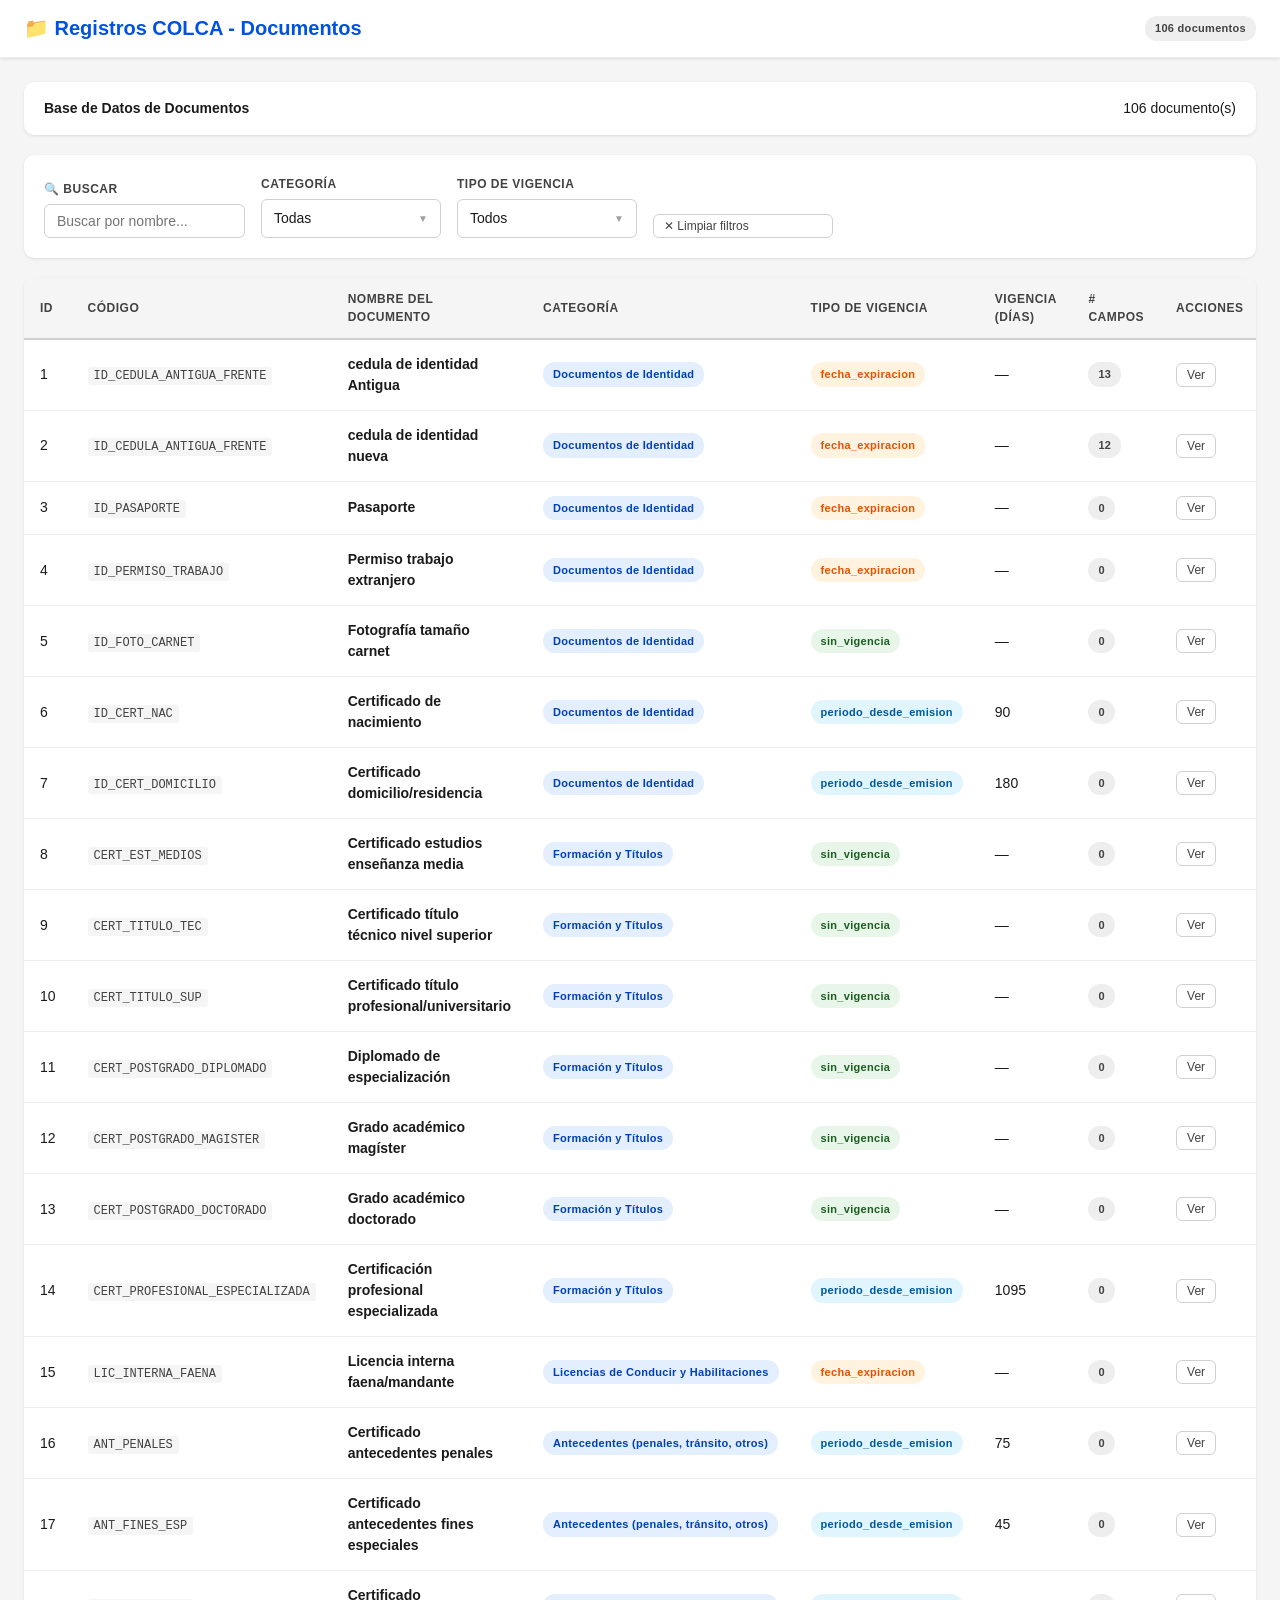
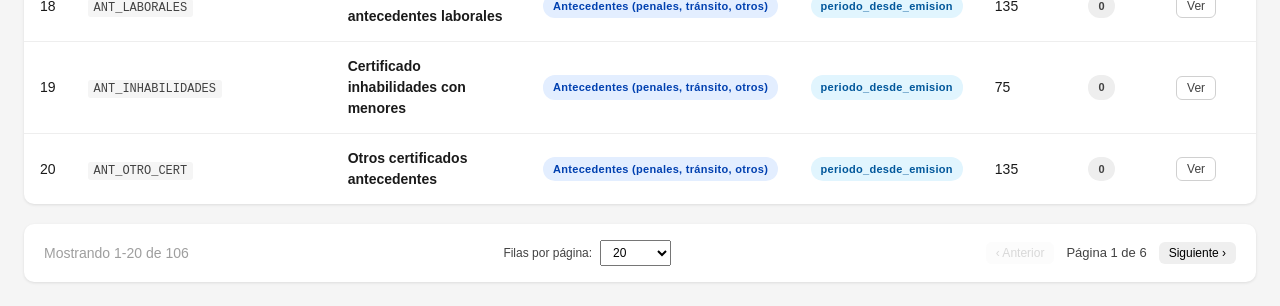
==== commit 2588629f: "Update public page - 26-05-2026 19:53:54,37" ====
--- a/index.html
+++ b/index.html
@@ -994,7 +994,7 @@
   {
     "id": "1",
     "codigo": "ID_CEDULA_ANTIGUA_FRENTE",
-    "nombre": "cedula de identidad antigua",
+    "nombre": "cedula de identidad Antigua",
     "puede_tener_mas": "no",
     "categoria": "Documentos de Identidad",
     "tipo_vigencia": "fecha_expiracion",
